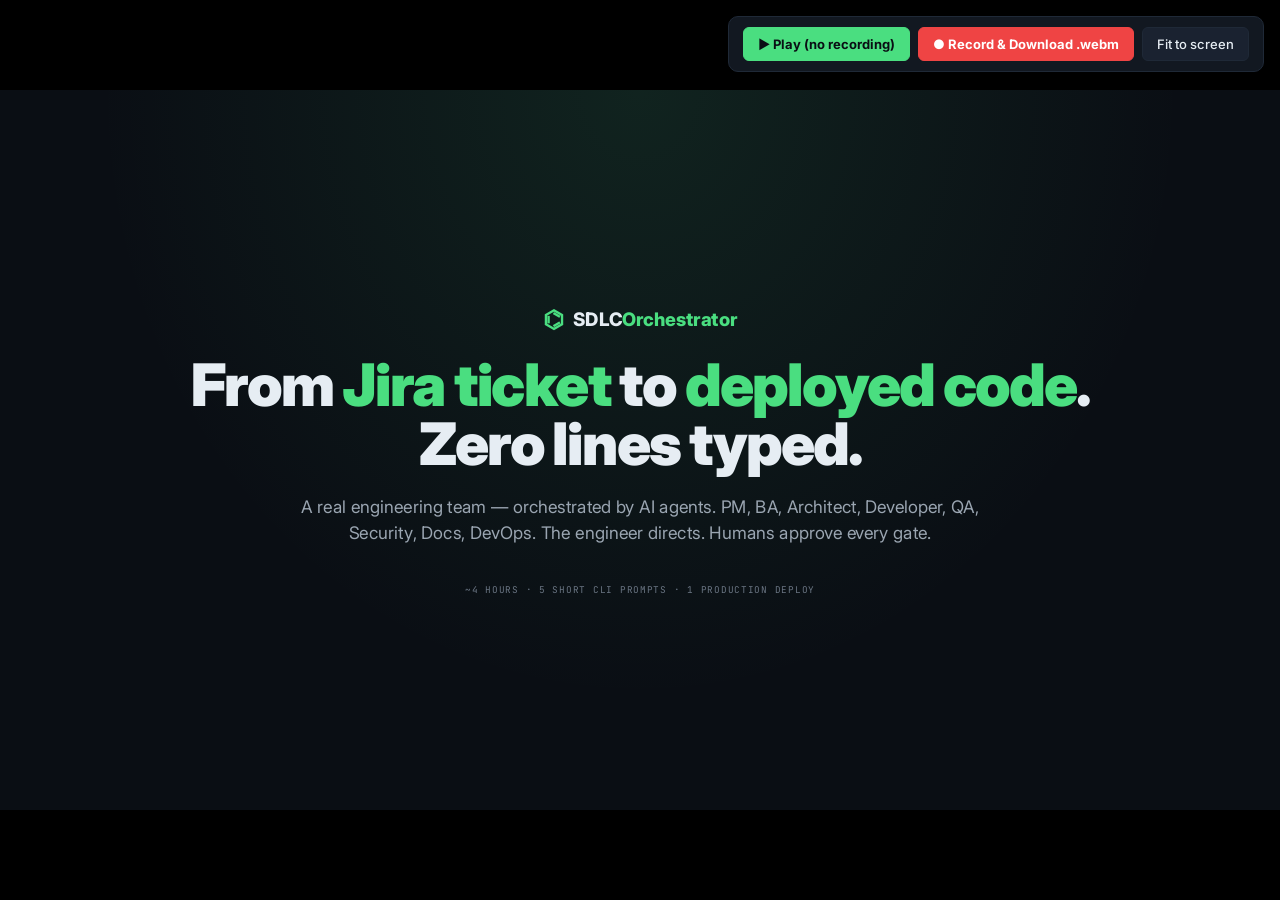
==== docs/watch/index.html @ 0f6542ce "Add standalone demo video page at /watch/ Self-playing 1920x1080 animated walkthrough of Jira-to-dep" ====
<!DOCTYPE html>
<html lang="en">
<head>
<meta charset="UTF-8" />
<meta name="viewport" content="width=1920, initial-scale=1.0" />
<title>SDLC Orchestrator — Demo Video</title>
<link rel="preconnect" href="https://fonts.googleapis.com" />
<link rel="preconnect" href="https://fonts.gstatic.com" crossorigin />
<link href="https://fonts.googleapis.com/css2?family=Inter:wght@400;500;600;700;800;900&family=JetBrains+Mono:wght@400;500;600&display=swap" rel="stylesheet" />
<style>
:root {
  --bg: #0a0e14;
  --bg-2: #0e131c;
  --bg-3: #141a23;
  --bg-4: #1a2230;
  --bg-cli: #06090e;
  --border: #1f2937;
  --border-soft: #161e2a;
  --text: #e6edf3;
  --text-muted: #9aa5b1;
  --text-dim: #6b7684;
  --accent: #4ade80;
  --accent-2: #22d3ee;
  --accent-3: #a78bfa;
  --warning: #f59e0b;
  --danger: #ef4444;
  --jira: #2684ff;
  --slack: #e01e5a;
  --gh: #58a6ff;
  --glow: 0 0 24px rgba(74, 222, 128, 0.35);
  --mono: 'JetBrains Mono', Consolas, monospace;
  --sans: 'Inter', -apple-system, sans-serif;
}
* { box-sizing: border-box; margin: 0; padding: 0; }
html, body {
  background: #000;
  color: var(--text);
  font-family: var(--sans);
  overflow: hidden;
  height: 100vh;
  width: 100vw;
}

/* Control bar — hidden during recording */
.controls {
  position: fixed;
  top: 16px;
  right: 16px;
  z-index: 1000;
  display: flex;
  gap: 8px;
  background: rgba(20, 26, 35, 0.95);
  padding: 10px 14px;
  border-radius: 10px;
  border: 1px solid var(--border);
  backdrop-filter: blur(8px);
}
.controls.hidden { display: none; }
.ctrl {
  background: var(--bg-4);
  border: 1px solid var(--border);
  color: var(--text);
  font-family: var(--sans);
  font-size: 13px;
  font-weight: 500;
  padding: 8px 14px;
  border-radius: 6px;
  cursor: pointer;
}
.ctrl:hover { border-color: var(--accent); }
.ctrl.primary { background: var(--accent); color: var(--bg); border-color: var(--accent); font-weight: 700; }
.ctrl.rec { background: var(--danger); color: white; border-color: var(--danger); font-weight: 700; }
.ctrl.rec::before { content: '● '; }

/* Stage = 1920x1080 fixed scene area */
.stage {
  width: 1920px;
  height: 1080px;
  transform-origin: top left;
  background: var(--bg);
  position: relative;
  overflow: hidden;
}

.stage::before {
  content: '';
  position: absolute;
  inset: 0;
  background-image:
    linear-gradient(rgba(255,255,255,0.012) 1px, transparent 1px),
    linear-gradient(90deg, rgba(255,255,255,0.012) 1px, transparent 1px);
  background-size: 80px 80px;
  pointer-events: none;
}

.stage::after {
  content: '';
  position: absolute;
  inset: 0;
  background: radial-gradient(ellipse at center top, rgba(74, 222, 128, 0.05), transparent 60%);
  pointer-events: none;
}

/* Header strip */
.head {
  position: absolute;
  top: 0; left: 0; right: 0;
  height: 80px;
  background: rgba(10, 14, 20, 0.6);
  border-bottom: 1px solid var(--border-soft);
  display: flex;
  align-items: center;
  padding: 0 56px;
  z-index: 10;
}
.brand {
  display: flex;
  align-items: center;
  gap: 14px;
  font-weight: 800;
  font-size: 24px;
  letter-spacing: -0.01em;
}
.brand-mark { font-size: 30px; color: var(--accent); }
.brand em { font-style: normal; color: var(--accent); }
.head-right { margin-left: auto; display: flex; align-items: center; gap: 24px; }
.step-pill {
  font-family: var(--mono);
  font-size: 14px;
  color: var(--text-muted);
  background: var(--bg-3);
  border: 1px solid var(--border);
  padding: 6px 14px;
  border-radius: 20px;
}
.step-pill strong { color: var(--accent); font-weight: 700; }
.timer {
  font-family: var(--mono);
  font-size: 14px;
  color: var(--text-dim);
}

/* Title banner — large fade-in/out between scenes */
.title-banner {
  position: absolute;
  top: 100px;
  left: 56px;
  right: 56px;
  z-index: 9;
  pointer-events: none;
}
.scene-eyebrow {
  font-size: 14px;
  font-weight: 600;
  letter-spacing: 0.16em;
  text-transform: uppercase;
  color: var(--accent);
  margin-bottom: 12px;
  opacity: 0;
  transition: opacity 0.5s;
}
.scene-title {
  font-size: 52px;
  font-weight: 800;
  letter-spacing: -0.02em;
  line-height: 1.05;
  margin-bottom: 18px;
  opacity: 0;
  transform: translateY(8px);
  transition: opacity 0.6s, transform 0.6s;
}
.scene-subtitle {
  font-size: 22px;
  color: var(--text-muted);
  font-weight: 400;
  line-height: 1.4;
  max-width: 1100px;
  opacity: 0;
  transform: translateY(8px);
  transition: opacity 0.6s, transform 0.6s;
  transition-delay: 0.15s;
}
.title-banner.show .scene-eyebrow,
.title-banner.show .scene-title,
.title-banner.show .scene-subtitle { opacity: 1; transform: translateY(0); }

/* Main canvas — three columns */
.canvas {
  position: absolute;
  top: 280px;
  left: 56px;
  right: 56px;
  bottom: 80px;
  display: grid;
  grid-template-columns: 580px 1fr 580px;
  gap: 28px;
}

/* Surface — generic card */
.surface {
  background: var(--bg-3);
  border: 1px solid var(--border);
  border-radius: 14px;
  overflow: hidden;
  display: flex;
  flex-direction: column;
  position: relative;
  transition: border-color 0.4s, box-shadow 0.4s;
}
.surface.highlight {
  border-color: var(--accent);
  box-shadow: var(--glow);
}
.surface-head {
  padding: 14px 20px;
  background: var(--bg-4);
  border-bottom: 1px solid var(--border);
  display: flex;
  align-items: center;
  gap: 10px;
  font-size: 14px;
  font-weight: 600;
  color: var(--text);
  flex-shrink: 0;
}
.surface-head .badge {
  width: 22px;
  height: 22px;
  border-radius: 4px;
  display: inline-flex;
  align-items: center;
  justify-content: center;
  font-size: 13px;
  font-weight: 700;
  color: white;
}
.badge.jira { background: var(--jira); }
.badge.slack { background: var(--slack); }
.badge.gh { background: #24292f; color: var(--gh); border: 1px solid var(--border); }
.surface-head .meta { margin-left: auto; font-size: 12px; color: var(--text-dim); font-family: var(--mono); }
.surface-body { padding: 18px 20px; flex: 1; overflow-y: auto; }
.surface-body::-webkit-scrollbar { width: 6px; }
.surface-body::-webkit-scrollbar-thumb { background: var(--border); border-radius: 3px; }

/* CLI terminal */
.cli {
  background: var(--bg-cli);
  font-family: var(--mono);
  font-size: 16px;
  line-height: 1.65;
  padding: 22px 26px;
  flex: 1;
  overflow-y: auto;
  scroll-behavior: smooth;
}
.cli::-webkit-scrollbar { width: 6px; }
.cli::-webkit-scrollbar-thumb { background: #1f2937; border-radius: 3px; }
.cli-line { color: var(--text-muted); white-space: pre-wrap; word-break: break-word; opacity: 0; transition: opacity 0.3s; }
.cli-line.show { opacity: 1; }
.cli-cmd { color: var(--text); font-weight: 600; }
.cli-cmd::before { content: '$ '; color: var(--accent); font-weight: 700; }
.cli-cmd .cursor {
  display: inline-block;
  width: 9px;
  height: 18px;
  background: var(--accent);
  vertical-align: -3px;
  margin-left: 2px;
  animation: blink 1s steps(2) infinite;
}
@keyframes blink { 50% { opacity: 0; } }
.cli-lead { color: #c4cdd6; padding: 6px 0; }
.cli-tag {
  display: inline-block;
  background: rgba(74, 222, 128, 0.14);
  color: var(--accent);
  padding: 1px 8px;
  border-radius: 4px;
  font-size: 13px;
  font-weight: 700;
  margin-right: 6px;
  letter-spacing: 0.04em;
}
.cli-sub { color: #8a96a3; padding-left: 22px; }
.cli-ok { color: var(--accent); font-weight: 600; }
.cli-err { color: var(--danger); font-weight: 600; }
.cli-info { color: var(--accent-2); }
.cli-note {
  color: var(--accent-3);
  font-style: italic;
  background: rgba(167, 139, 250, 0.08);
  border-left: 2px solid var(--accent-3);
  padding: 4px 12px;
  margin: 4px 0;
}
.cli-final {
  color: var(--accent);
  font-size: 18px;
  font-weight: 700;
  padding: 10px 0;
  border-top: 1px solid var(--border);
  margin-top: 12px;
}
.cli code {
  background: #0d1218;
  color: var(--accent);
  padding: 1px 6px;
  border-radius: 3px;
  font-size: 0.92em;
}

/* Comment list (Jira / GitHub / Slack) */
.comments { display: flex; flex-direction: column; gap: 14px; }
.cmt {
  background: var(--bg-4);
  border-left: 3px solid var(--border);
  padding: 12px 14px;
  border-radius: 6px;
  opacity: 0;
  max-height: 0;
  overflow: hidden;
  transition: opacity 0.5s, max-height 0.6s;
}
.cmt.show { opacity: 1; max-height: 500px; padding: 12px 14px; }
.cmt.lead { border-left-color: var(--accent); }
.cmt.human { border-left-color: var(--accent-2); }
.cmt.bot { border-left-color: var(--accent-3); }
.cmt-head { font-size: 13px; font-weight: 700; color: var(--text); margin-bottom: 6px; display: flex; align-items: center; gap: 8px; }
.cmt-head .who { font-weight: 700; }
.cmt-head .pill {
  font-size: 10px;
  background: rgba(74, 222, 128, 0.18);
  color: var(--accent);
  padding: 2px 7px;
  border-radius: 3px;
  font-weight: 700;
  letter-spacing: 0.06em;
}
.cmt-head .pill.human { background: rgba(34, 211, 238, 0.18); color: var(--accent-2); }
.cmt-head .pill.bot { background: rgba(167, 139, 250, 0.18); color: var(--accent-3); }
.cmt-head .time { margin-left: auto; font-weight: 400; font-size: 11px; color: var(--text-dim); font-family: var(--mono); }
.cmt-body { font-size: 14px; color: var(--text-muted); line-height: 1.55; }
.cmt-body code { background: var(--bg-2); color: var(--text); padding: 1px 5px; border-radius: 3px; font-family: var(--mono); font-size: 12px; }
.cmt-body strong { color: var(--text); }

/* Jira ticket card */
.jira-ticket {
  background: var(--bg-4);
  border: 1px solid var(--border);
  border-radius: 8px;
  padding: 16px;
  margin-bottom: 16px;
}
.jira-key { font-family: var(--mono); font-size: 13px; color: var(--jira); font-weight: 700; margin-bottom: 6px; }
.jira-summary { font-size: 16px; font-weight: 700; color: var(--text); margin-bottom: 10px; line-height: 1.3; }
.jira-status-row { display: flex; align-items: center; gap: 12px; font-size: 12px; color: var(--text-dim); }
.jira-status-tag {
  background: var(--bg-2);
  border: 1px solid var(--border);
  padding: 3px 10px;
  border-radius: 4px;
  font-weight: 600;
  font-size: 11px;
  letter-spacing: 0.05em;
  transition: all 0.4s;
}
.jira-status-tag.todo { color: var(--text-muted); }
.jira-status-tag.refine { color: var(--warning); border-color: var(--warning); background: rgba(245, 158, 11, 0.1); }
.jira-status-tag.progress { color: var(--accent-2); border-color: var(--accent-2); background: rgba(34, 211, 238, 0.1); }
.jira-status-tag.review { color: var(--accent-3); border-color: var(--accent-3); background: rgba(167, 139, 250, 0.1); }
.jira-status-tag.done { color: var(--accent); border-color: var(--accent); background: rgba(74, 222, 128, 0.1); }

/* Agent hierarchy (middle column) */
.hierarchy {
  background: var(--bg-3);
  border: 1px solid var(--border);
  border-radius: 14px;
  padding: 28px 26px;
  display: flex;
  flex-direction: column;
  align-items: center;
  gap: 20px;
  height: 100%;
}
.hierarchy-title {
  font-size: 14px;
  font-weight: 700;
  color: var(--text-dim);
  letter-spacing: 0.12em;
  text-transform: uppercase;
}
.lead-node {
  background: var(--bg-4);
  border: 2px solid var(--border);
  padding: 18px 38px;
  border-radius: 12px;
  text-align: center;
  position: relative;
  transition: all 0.4s;
  min-width: 280px;
}
.lead-node.active {
  border-color: var(--accent);
  background: rgba(74, 222, 128, 0.08);
  box-shadow: var(--glow);
}
.lead-node.active::before {
  content: '';
  position: absolute;
  inset: -2px;
  border-radius: 12px;
  border: 2px solid var(--accent);
  opacity: 0;
  animation: pulse 1.6s ease-out infinite;
}
@keyframes pulse {
  0% { transform: scale(1); opacity: 0.8; }
  100% { transform: scale(1.1); opacity: 0; }
}
.lead-label { font-weight: 800; font-size: 16px; letter-spacing: 0.05em; }
.lead-sub { font-size: 12px; color: var(--text-dim); font-style: italic; margin-top: 4px; }

.subs-grid {
  display: grid;
  grid-template-columns: repeat(2, 1fr);
  gap: 10px;
  width: 100%;
}
.sub {
  background: var(--bg-4);
  border: 1px solid var(--border);
  padding: 12px 14px;
  border-radius: 8px;
  transition: all 0.3s;
  position: relative;
  font-size: 13px;
}
.sub-name { font-weight: 700; color: var(--text); display: block; }
.sub-role { font-size: 11px; color: var(--text-dim); margin-top: 2px; display: block; }
.sub.active {
  background: rgba(74, 222, 128, 0.12);
  border-color: var(--accent);
  transform: translateY(-2px);
  box-shadow: 0 0 14px rgba(74, 222, 128, 0.3);
}
.sub.error {
  background: rgba(239, 68, 68, 0.12);
  border-color: var(--danger);
  animation: shake 0.5s;
}
@keyframes shake {
  0%, 100% { transform: translateX(0); }
  25% { transform: translateX(-4px); }
  75% { transform: translateX(4px); }
}
.sub.done { background: rgba(74, 222, 128, 0.04); border-color: rgba(74, 222, 128, 0.4); }
.sub.done::after {
  content: '✓';
  position: absolute;
  top: -6px;
  right: -6px;
  width: 18px;
  height: 18px;
  background: var(--accent);
  color: var(--bg);
  border-radius: 50%;
  font-size: 12px;
  font-weight: 800;
  display: flex;
  align-items: center;
  justify-content: center;
}

.approvals {
  width: 100%;
  margin-top: auto;
  border-top: 1px solid var(--border-soft);
  padding-top: 16px;
}
.approval-title {
  font-size: 11px;
  font-weight: 700;
  letter-spacing: 0.12em;
  text-transform: uppercase;
  color: var(--text-dim);
  margin-bottom: 10px;
}
.approval-list { display: flex; flex-direction: column; gap: 6px; }
.appr {
  display: flex;
  align-items: center;
  gap: 10px;
  padding: 7px 10px;
  background: var(--bg-2);
  border-radius: 6px;
  font-size: 12.5px;
  border: 1px solid var(--border-soft);
  opacity: 0.5;
  transition: all 0.4s;
}
.appr.done {
  opacity: 1;
  border-color: rgba(74, 222, 128, 0.4);
  background: rgba(74, 222, 128, 0.05);
}
.appr-icon {
  width: 16px;
  height: 16px;
  border-radius: 50%;
  background: var(--bg-4);
  border: 1px solid var(--border);
  display: flex;
  align-items: center;
  justify-content: center;
  font-size: 10px;
  font-weight: 800;
  color: var(--text-dim);
  flex-shrink: 0;
}
.appr.done .appr-icon { background: var(--accent); color: var(--bg); border-color: var(--accent); }
.appr.done .appr-icon::before { content: '✓'; }
.appr-who { font-weight: 600; color: var(--text); }
.appr-what { color: var(--text-dim); font-size: 11.5px; margin-left: auto; }

/* PR card (GitHub) */
.pr-card {
  background: var(--bg-4);
  border: 1px solid var(--border);
  border-radius: 8px;
  padding: 14px;
  margin-bottom: 14px;
}
.pr-key { font-family: var(--mono); font-size: 13px; color: var(--gh); font-weight: 700; }
.pr-title { font-size: 15px; font-weight: 700; color: var(--text); margin: 6px 0 10px; line-height: 1.3; }
.pr-stats { display: flex; gap: 14px; font-size: 11px; color: var(--text-dim); font-family: var(--mono); }
.pr-stats .add { color: var(--accent); }
.pr-stats .rem { color: var(--danger); }
.pr-status {
  display: inline-block;
  padding: 3px 10px;
  border-radius: 12px;
  font-size: 10.5px;
  font-weight: 700;
  letter-spacing: 0.06em;
  margin-top: 8px;
  background: rgba(34, 211, 238, 0.12);
  color: var(--accent-2);
  border: 1px solid var(--accent-2);
  transition: all 0.4s;
}
.pr-status.merged { background: rgba(167, 139, 250, 0.12); color: var(--accent-3); border-color: var(--accent-3); }

/* Deploy banner */
.deploy-banner {
  position: absolute;
  bottom: 100px;
  left: 50%;
  transform: translateX(-50%) translateY(40px);
  background: linear-gradient(135deg, rgba(74, 222, 128, 0.2), rgba(34, 211, 238, 0.15));
  border: 2px solid var(--accent);
  border-radius: 14px;
  padding: 24px 48px;
  box-shadow: 0 0 60px rgba(74, 222, 128, 0.4);
  display: flex;
  align-items: center;
  gap: 24px;
  opacity: 0;
  transition: opacity 0.6s, transform 0.6s;
  z-index: 20;
}
.deploy-banner.show { opacity: 1; transform: translateX(-50%) translateY(0); }
.deploy-icon { font-size: 44px; }
.deploy-text strong { display: block; font-size: 24px; font-weight: 800; letter-spacing: 0.04em; color: var(--accent); }
.deploy-text span { font-size: 15px; color: var(--text-muted); }

/* End card */
.end-card {
  position: absolute;
  inset: 0;
  background: radial-gradient(ellipse at center, rgba(74, 222, 128, 0.08), transparent 60%), var(--bg);
  display: flex;
  flex-direction: column;
  align-items: center;
  justify-content: center;
  opacity: 0;
  pointer-events: none;
  transition: opacity 0.8s;
  z-index: 50;
}
.end-card.show { opacity: 1; }
.end-eyebrow {
  font-size: 16px;
  font-weight: 700;
  letter-spacing: 0.2em;
  text-transform: uppercase;
  color: var(--accent);
  margin-bottom: 24px;
}
.end-title {
  font-size: 72px;
  font-weight: 800;
  letter-spacing: -0.025em;
  line-height: 1.05;
  text-align: center;
  margin-bottom: 24px;
  max-width: 1400px;
}
.end-title .em { color: var(--accent); }
.end-sub {
  font-size: 24px;
  color: var(--text-muted);
  font-weight: 400;
  max-width: 1100px;
  text-align: center;
  line-height: 1.5;
  margin-bottom: 56px;
}
.end-stats {
  display: grid;
  grid-template-columns: repeat(4, 1fr);
  gap: 40px;
  max-width: 1200px;
}
.end-stat { text-align: center; }
.end-stat-v { font-size: 56px; font-weight: 800; color: var(--accent); letter-spacing: -0.02em; }
.end-stat-l { font-size: 14px; color: var(--text-muted); margin-top: 8px; letter-spacing: 0.04em; }
.end-foot {
  position: absolute;
  bottom: 80px;
  font-size: 18px;
  color: var(--text-dim);
  font-style: italic;
}

/* Cold-open card */
.cold-card {
  position: absolute;
  inset: 0;
  background: radial-gradient(ellipse at center top, rgba(74, 222, 128, 0.1), transparent 60%), var(--bg);
  display: flex;
  flex-direction: column;
  align-items: center;
  justify-content: center;
  opacity: 1;
  transition: opacity 0.8s;
  z-index: 60;
  text-align: center;
}
.cold-card.hide { opacity: 0; pointer-events: none; }
.cold-brand {
  font-size: 28px;
  font-weight: 800;
  display: flex;
  gap: 14px;
  align-items: center;
  margin-bottom: 32px;
}
.cold-brand em { font-style: normal; color: var(--accent); }
.cold-mark { font-size: 36px; color: var(--accent); }
.cold-title {
  font-size: 88px;
  font-weight: 900;
  letter-spacing: -0.03em;
  line-height: 1;
  margin-bottom: 32px;
  max-width: 1500px;
}
.cold-title .em { color: var(--accent); }
.cold-sub {
  font-size: 26px;
  color: var(--text-muted);
  max-width: 1100px;
  line-height: 1.5;
  margin-bottom: 56px;
}
.cold-tag {
  font-family: var(--mono);
  font-size: 14px;
  color: var(--text-dim);
  letter-spacing: 0.15em;
  text-transform: uppercase;
}
</style>
</head>
<body>

<div class="controls" id="controls">
  <button class="ctrl primary" id="btn-play">▶ Play (no recording)</button>
  <button class="ctrl rec" id="btn-record">Record &amp; Download .webm</button>
  <button class="ctrl" id="btn-fit">Fit to screen</button>
</div>

<div class="stage" id="stage">

  <!-- Cold open card -->
  <div class="cold-card" id="cold">
    <div class="cold-brand">
      <span class="cold-mark">⌬</span>
      <span>SDLC<em>Orchestrator</em></span>
    </div>
    <div class="cold-title">From <span class="em">Jira ticket</span> to <span class="em">deployed code</span>.<br/>Zero lines typed.</div>
    <div class="cold-sub">A real engineering team — orchestrated by AI agents. PM, BA, Architect, Developer, QA, Security, Docs, DevOps. The engineer directs. Humans approve every gate.</div>
    <div class="cold-tag">~4 hours · 5 short CLI prompts · 1 production deploy</div>
  </div>

  <!-- Header -->
  <div class="head">
    <div class="brand"><span class="brand-mark">⌬</span><span>SDLC<em>Orchestrator</em></span></div>
    <div class="head-right">
      <div class="step-pill">Step <strong id="step-n">1</strong> / 10</div>
      <div class="timer" id="timer">00:00</div>
    </div>
  </div>

  <!-- Scene title -->
  <div class="title-banner" id="banner">
    <div class="scene-eyebrow" id="banner-eye">SCENE 01</div>
    <div class="scene-title" id="banner-title">Title</div>
    <div class="scene-subtitle" id="banner-sub">Subtitle</div>
  </div>

  <!-- Main 3-col canvas -->
  <div class="canvas">

    <!-- LEFT: Jira -->
    <div class="surface" id="surf-jira">
      <div class="surface-head">
        <span class="badge jira">J</span>
        <span>Jira · Project Board</span>
        <span class="meta" id="jira-meta">PROJ-1842</span>
      </div>
      <div class="surface-body">
        <div class="jira-ticket">
          <div class="jira-key">PROJ-1842 · Feature</div>
          <div class="jira-summary">Customers can bulk-export invoice history as CSV</div>
          <div class="jira-status-row">
            <span class="jira-status-tag todo" id="jira-status">To Do</span>
            <span>Reporter: PM</span>
          </div>
        </div>
        <div class="comments" id="jira-cmts"></div>
      </div>
    </div>

    <!-- MIDDLE: Agent hierarchy + CLI -->
    <div style="display: flex; flex-direction: column; gap: 20px;">
      <div class="surface" style="flex: 1.2;">
        <div class="surface-head">
          <span style="color: var(--accent); font-size: 18px;">⌬</span>
          <span>AI Coding CLI · Engineer's terminal</span>
          <span class="meta" id="cli-meta">~/repo · main</span>
        </div>
        <div class="cli" id="cli"></div>
      </div>

      <div class="hierarchy" style="flex: 1;">
        <div class="hierarchy-title">Agent Team</div>
        <div class="lead-node" id="lead">
          <div class="lead-label">LEAD AGENT</div>
          <div class="lead-sub">tech lead of the AI team</div>
        </div>
        <div class="subs-grid">
          <div class="sub" data-sub="ba"><span class="sub-name">BA</span><span class="sub-role">Business Analyst</span></div>
          <div class="sub" data-sub="arc"><span class="sub-name">Architect</span><span class="sub-role">Solution Design</span></div>
          <div class="sub" data-sub="dev"><span class="sub-name">Developer</span><span class="sub-role">Implementation</span></div>
          <div class="sub" data-sub="qa"><span class="sub-name">QA</span><span class="sub-role">Test &amp; Verify</span></div>
          <div class="sub" data-sub="sec"><span class="sub-name">Security</span><span class="sub-role">SAST · Secrets</span></div>
          <div class="sub" data-sub="docs"><span class="sub-name">Docs</span><span class="sub-role">Help · Release</span></div>
          <div class="sub" data-sub="devops"><span class="sub-name">DevOps</span><span class="sub-role">Deploy · Rollback</span></div>
          <div class="sub" data-sub="report"><span class="sub-name">Reporting</span><span class="sub-role">Metrics · Summary</span></div>
        </div>
        <div class="approvals">
          <div class="approval-title">Human Approvals</div>
          <div class="approval-list">
            <div class="appr" data-appr="pm"><span class="appr-icon"></span><span class="appr-who">Product Manager</span><span class="appr-what">clarified ticket</span></div>
            <div class="appr" data-appr="po"><span class="appr-icon"></span><span class="appr-who">Product Owner</span><span class="appr-what">approved stories</span></div>
            <div class="appr" data-appr="tl"><span class="appr-icon"></span><span class="appr-who">Tech Lead</span><span class="appr-what">approved architecture</span></div>
            <div class="appr" data-appr="eng"><span class="appr-icon"></span><span class="appr-who">Engineer</span><span class="appr-what">authorised PR</span></div>
            <div class="appr" data-appr="rm"><span class="appr-icon"></span><span class="appr-who">Release Manager</span><span class="appr-what">approved deploy</span></div>
          </div>
        </div>
      </div>
    </div>

    <!-- RIGHT: GitHub + Slack -->
    <div style="display: flex; flex-direction: column; gap: 20px;">
      <div class="surface" style="flex: 1;">
        <div class="surface-head">
          <span class="badge gh">G</span>
          <span>GitHub · Pull Request</span>
          <span class="meta" id="gh-meta">—</span>
        </div>
        <div class="surface-body" id="gh-body">
          <div style="text-align: center; color: var(--text-dim); padding: 40px 20px; font-size: 14px;">
            No PR yet. Lead Agent has not delegated to Developer.
          </div>
        </div>
      </div>
      <div class="surface" style="flex: 1;">
        <div class="surface-head">
          <span class="badge slack">#</span>
          <span>Slack · #eng-delivery</span>
          <span class="meta" id="slack-meta">live</span>
        </div>
        <div class="surface-body">
          <div class="comments" id="slack-cmts"></div>
        </div>
      </div>
    </div>

  </div>

  <!-- Deploy banner -->
  <div class="deploy-banner" id="deploy">
    <div class="deploy-icon">🚀</div>
    <div class="deploy-text">
      <strong>DEPLOYED TO PRODUCTION</strong>
      <span>v2.14.0 · canary 5% → 25% → 100% · zero anomalies</span>
    </div>
  </div>

  <!-- End card -->
  <div class="end-card" id="end">
    <div class="end-eyebrow">~4 HOURS LATER</div>
    <div class="end-title">The team didn't get smaller.<br/><span class="em">The team got a new operating model.</span></div>
    <div class="end-sub">Engineer typed 5 short prompts. Zero lines of code by hand. Humans approved every gate. Real orchestration — not a one-shot generator.</div>
    <div class="end-stats">
      <div class="end-stat"><div class="end-stat-v">~4h</div><div class="end-stat-l">CYCLE TIME</div></div>
      <div class="end-stat"><div class="end-stat-v">0</div><div class="end-stat-l">LINES TYPED</div></div>
      <div class="end-stat"><div class="end-stat-v">5</div><div class="end-stat-l">CLI PROMPTS</div></div>
      <div class="end-stat"><div class="end-stat-v">5</div><div class="end-stat-l">HUMAN GATES</div></div>
    </div>
    <div class="end-foot">sdlc-orchestrator · From Jira ticket to deployed code</div>
  </div>

</div>

<script>
// ============================================================
// SCENE SCRIPT — drives full demo end-to-end
// Each entry = an action at a given time (seconds from start)
// ============================================================

const SCRIPT = [
  // --- Cold open ---
  { t: 0,    fn: 'cold',     args: { show: true } },
  { t: 4.5,  fn: 'cold',     args: { show: false } },

  // ============= SCENE 1: Jira ticket exists. Engineer triggers. =============
  { t: 5,    fn: 'scene',    args: { n: 1, eye: 'SCENE 01 · TRIGGER', title: 'Engineer triggers the orchestrator.', sub: 'One prompt in the AI Coding CLI. No new tool. No agent runs without a human starting it.' } },
  { t: 6,    fn: 'highlight', args: { id: 'surf-jira' } },
  { t: 7,    fn: 'jiraStatus', args: { s: 'todo', txt: 'To Do' } },
  { t: 8,    fn: 'highlight', args: { id: null } },
  { t: 9,    fn: 'cliType',  args: { cmd: 'start working on PROJ-1842' } },
  { t: 11.5, fn: 'cliAdd',   args: { html: '<div class="cli-lead"><span class="cli-tag">Lead Agent</span> Reading PROJ-1842 + similar past tickets (12) + codebase context...</div>' } },
  { t: 13,   fn: 'leadActive', args: { on: true } },

  // ============= SCENE 2: Lead asks questions, pauses =============
  { t: 15,   fn: 'scene',    args: { n: 2, eye: 'SCENE 02 · CLARIFY', title: 'Lead Agent asks questions — and pauses.', sub: 'Like a real tech lead. It does not assume. Three things unclear. Comment posted on Jira. Work paused.' } },
  { t: 17,   fn: 'cliAdd',   args: { html: '<div class="cli-lead"><span class="cli-tag">Lead Agent</span> 3 clarifications needed. Posted on Jira. <em>Pausing.</em></div>' } },
  { t: 18,   fn: 'highlight', args: { id: 'surf-jira' } },
  { t: 19,   fn: 'jiraStatus', args: { s: 'refine', txt: 'In Refinement · Paused' } },
  { t: 19.5, fn: 'jiraCmt',  args: {
    cls: 'lead', who: 'Lead Agent', pill: 'AGENT', pillCls: '', time: '10:14',
    body: '<strong>Before I orchestrate work, 3 clarifications:</strong><br/>1. Date range — hard limit or default?<br/>2. Refunds + credit notes — included?<br/>3. Audit logging required for bulk exports?<br/><br/><em>Pausing. Re-trigger with <code>continue</code> when ready.</em>' } },
  { t: 22,   fn: 'highlight', args: { id: null } },

  // ============= SCENE 3: PM answers. Engineer continues. BA writes stories. =============
  { t: 24,   fn: 'scene',    args: { n: 3, eye: 'SCENE 03 · RESUME', title: 'PM answers. Engineer types continue. BA writes stories.', sub: 'PM clarifies between meetings. Engineer reviews, types one word. Lead Agent delegates to BA sub-agent. Product Owner approves.' } },
  { t: 26,   fn: 'jiraCmt',  args: {
    cls: 'human', who: 'Priya · PM', pill: 'HUMAN', pillCls: 'human', time: '10:31',
    body: '1. Default 24 months, hard cap 60. 2. Yes, include both. 3. Yes — audit required (SOC2 control AC-4).' } },
  { t: 28.5, fn: 'cliType',  args: { cmd: 'continue on PROJ-1842' } },
  { t: 30,   fn: 'apprDone', args: { id: 'pm' } },
  { t: 30.5, fn: 'cliAdd',   args: { html: '<div class="cli-lead"><span class="cli-tag">Lead Agent</span> Resuming. Delegating to <code>BA sub-agent</code> → drafting stories.</div>' } },
  { t: 31,   fn: 'subActive', args: { id: 'ba', state: 'active' } },
  { t: 32.5, fn: 'jiraStatus', args: { s: 'progress', txt: 'In Progress' } },
  { t: 33,   fn: 'jiraCmt',  args: {
    cls: 'bot', who: 'BA Sub-agent', pill: 'AGENT', pillCls: 'bot', time: '10:34',
    body: '<strong>Stories drafted (3) · acceptance criteria · edge cases.</strong> Tagged @PO for approval.' } },
  { t: 35,   fn: 'slackCmt', args: {
    cls: 'human', who: 'Aman · Product Owner', pill: 'HUMAN', pillCls: 'human', time: '10:38',
    body: '✓ Stories look right. Approved. /sdlc approve-stories PROJ-1842' } },
  { t: 37,   fn: 'apprDone', args: { id: 'po' } },
  { t: 38,   fn: 'subDone',  args: { id: 'ba' } },

  // ============= SCENE 4: Architecture planned. Developer codes. =============
  { t: 40,   fn: 'scene',    args: { n: 4, eye: 'SCENE 04 · DESIGN + BUILD', title: 'Architecture planned. Developer codes.', sub: 'Architect sub-agent follows ADR-0142 (background jobs). Tech Lead approves. Developer sub-agent picks up — 14 files modified, 4 added, 6 commits.' } },
  { t: 42,   fn: 'cliAdd',   args: { html: '<div class="cli-lead"><span class="cli-tag">Lead Agent</span> → <code>Architect sub-agent</code> · loading codebase + ADRs...</div>' } },
  { t: 43,   fn: 'subActive', args: { id: 'arc', state: 'active' } },
  { t: 45,   fn: 'cliAdd',   args: { html: '<div class="cli-sub">• Impact: 3 services · 1 frontend module</div><div class="cli-sub">• Pattern: follows team ADR-0142 (background jobs)</div><div class="cli-sub">• Plan posted to Jira. Awaiting Tech Lead.</div>' } },
  { t: 47,   fn: 'slackCmt', args: {
    cls: 'human', who: 'Vikram · Tech Lead', pill: 'HUMAN', pillCls: 'human', time: '10:52',
    body: '✓ Architecture LGTM. /sdlc approve-arch PROJ-1842' } },
  { t: 48.5, fn: 'apprDone', args: { id: 'tl' } },
  { t: 49,   fn: 'subDone',  args: { id: 'arc' } },
  { t: 49.5, fn: 'cliAdd',   args: { html: '<div class="cli-lead"><span class="cli-tag">Lead Agent</span> → <code>Developer sub-agent</code> · branch <code>feature/PROJ-1842-invoice-export</code></div>' } },
  { t: 50,   fn: 'subActive', args: { id: 'dev', state: 'active' } },
  { t: 51,   fn: 'cliAdd',   args: { html: '<div class="cli-sub">• 14 files modified · 4 added</div><div class="cli-sub">• 6 commits pushed to remote</div>' } },

  // ============= SCENE 5: QA finds bugs. Routes back. =============
  { t: 54,   fn: 'scene',    args: { n: 5, eye: 'SCENE 05 · QA LOOP', title: 'QA finds bugs. Lead routes back to Developer.', sub: 'Real orchestration. Two test failures. The Lead Agent doesn\'t paper over QA findings. It routes back — exactly as a real tech lead would.' } },
  { t: 56,   fn: 'cliAdd',   args: { html: '<div class="cli-lead"><span class="cli-tag">Lead Agent</span> → <code>QA sub-agent</code> · running test suite...</div>' } },
  { t: 57,   fn: 'subDone',  args: { id: 'dev' } },
  { t: 57.5, fn: 'subActive', args: { id: 'qa', state: 'active' } },
  { t: 59,   fn: 'cliAdd',   args: { html: '<div class="cli-line cli-err">✗ 2 tests failing:</div><div class="cli-sub" style="color: #fca5a5;">· test_export_date_range_max — 60mo boundary off-by-one</div><div class="cli-sub" style="color: #fca5a5;">· test_audit_event_emission — event not emitted on background path</div>' } },
  { t: 60.5, fn: 'subActive', args: { id: 'qa', state: 'error' } },
  { t: 61.5, fn: 'cliAdd',   args: { html: '<div class="cli-note">Lead Agent · Routing back to Developer sub-agent with QA findings.</div>' } },

  // ============= SCENE 6: Dev fixes. QA re-validates. Green. =============
  { t: 64,   fn: 'scene',    args: { n: 6, eye: 'SCENE 06 · FIX + RE-VALIDATE', title: 'Developer patches. QA re-runs. All green.', sub: 'Two precise fixes — boundary check and audit emission. 47/47 tests pass. Coverage on new code: 91%. This is the back-and-forth that makes it real.' } },
  { t: 66,   fn: 'subActive', args: { id: 'dev', state: 'active' } },
  { t: 67,   fn: 'cliAdd',   args: { html: '<div class="cli-lead"><span class="cli-tag">Developer</span> patching <code>export.go:84</code> (boundary) + <code>export.go:142</code> (audit emit).</div>' } },
  { t: 69,   fn: 'subDone',  args: { id: 'dev' } },
  { t: 69.5, fn: 'subActive', args: { id: 'qa', state: 'active' } },
  { t: 70.5, fn: 'cliAdd',   args: { html: '<div class="cli-lead cli-ok">✓ 47/47 tests passing · coverage 91%</div>' } },
  { t: 72,   fn: 'subDone',  args: { id: 'qa' } },

  // ============= SCENE 7: Security + Docs. Raise PR? =============
  { t: 74,   fn: 'scene',    args: { n: 7, eye: 'SCENE 07 · GATE', title: 'Security + Docs done. "Raise the PR?"', sub: 'SAST clean. Secrets clean. Multi-tenant isolation verified. Release notes drafted. Lead Agent asks the engineer before raising the PR — never unprompted.' } },
  { t: 76,   fn: 'subActive', args: { id: 'sec', state: 'active' } },
  { t: 77,   fn: 'cliAdd',   args: { html: '<div class="cli-lead"><span class="cli-tag">Security</span> SAST clean · secrets clean · tenant isolation verified.</div>' } },
  { t: 78,   fn: 'subDone',  args: { id: 'sec' } },
  { t: 78.5, fn: 'subActive', args: { id: 'docs', state: 'active' } },
  { t: 79.5, fn: 'cliAdd',   args: { html: '<div class="cli-lead"><span class="cli-tag">Docs</span> help-center updated · release notes drafted · OpenAPI validated.</div>' } },
  { t: 80.5, fn: 'subDone',  args: { id: 'docs' } },
  { t: 81.5, fn: 'cliAdd',   args: { html: '<div class="cli-lead cli-info">Lead Agent · Should I raise the PR? [y/N]</div>' } },
  { t: 83,   fn: 'cliType',  args: { cmd: 'y' } },
  { t: 84.5, fn: 'apprDone', args: { id: 'eng' } },
  { t: 85,   fn: 'cliAdd',   args: { html: '<div class="cli-lead cli-ok">✓ PR #4522 opened · reviewers tagged · awaiting review.</div>' } },
  { t: 85.5, fn: 'jiraStatus', args: { s: 'review', txt: 'In Review' } },
  { t: 86,   fn: 'showPR',   args: {} },

  // ============= SCENE 8: Tech Lead invokes PR Reviewer Agent =============
  { t: 89,   fn: 'scene',    args: { n: 8, eye: 'SCENE 08 · ON-DEMAND REVIEW', title: 'Tech Lead invokes PR Reviewer Agent.', sub: 'Not auto-triggered. The Tech Lead pulls it in from Slack. 3 actionable items · 2 needing human judgment. AI assists; humans decide.' } },
  { t: 91,   fn: 'slackCmt', args: {
    cls: 'human', who: 'Vikram · Tech Lead', pill: 'HUMAN', pillCls: 'human', time: '13:02',
    body: '@pr-reviewer review PR #4522' } },
  { t: 93,   fn: 'addPRReview', args: {} },
  { t: 95,   fn: 'slackCmt', args: {
    cls: 'human', who: 'Vikram · Tech Lead', pill: 'HUMAN', pillCls: 'human', time: '13:08',
    body: 'Added my notes on rate-limit copy. Engineer — please action the 4 inline comments.' } },

  // ============= SCENE 9: Engineer resolves via CLI =============
  { t: 98,   fn: 'scene',    args: { n: 9, eye: 'SCENE 09 · RESOLVE', title: 'Engineer resolves comments — via the same CLI.', sub: 'No manual fixes typed. Same CLI, one prompt. Fetches 4 comments · applies fixes · replies inline · pushes 3 commits.' } },
  { t: 100,  fn: 'cliType',  args: { cmd: 'resolve comments on PR #4522' } },
  { t: 102,  fn: 'cliAdd',   args: { html: '<div class="cli-sub">• Fetched 4 open comments</div><div class="cli-sub">• Applied 4 fixes</div><div class="cli-sub">• Replied inline to each</div><div class="cli-sub">• Pushed 3 commits to PR branch</div>' } },
  { t: 104,  fn: 'updatePR', args: {} },
  { t: 105.5, fn: 'slackCmt', args: {
    cls: 'human', who: 'Vikram · Tech Lead', pill: 'HUMAN', pillCls: 'human', time: '13:24',
    body: '✓ Re-reviewed. LGTM. Merging.' } },
  { t: 107,  fn: 'mergePR',  args: {} },

  // ============= SCENE 10: Deploy. Report. Done. =============
  { t: 110,  fn: 'scene',    args: { n: 10, eye: 'SCENE 10 · DEPLOY', title: 'Deploy. Report. Done.', sub: 'DevOps sub-agent generates checklist + rollback plan. Release Manager approves. Canary ramp · zero anomalies · Jira → Done · summary posted.' } },
  { t: 112,  fn: 'subActive', args: { id: 'devops', state: 'active' } },
  { t: 113,  fn: 'cliAdd',   args: { html: '<div class="cli-lead"><span class="cli-tag">DevOps</span> checklist generated · rollback plan ready · environment validation passed.</div>' } },
  { t: 114.5, fn: 'slackCmt', args: {
    cls: 'human', who: 'Saanvi · Release Manager', pill: 'HUMAN', pillCls: 'human', time: '14:01',
    body: '✓ Approved. Roll it out. /sdlc deploy PROJ-1842' } },
  { t: 116,  fn: 'apprDone', args: { id: 'rm' } },
  { t: 116.5, fn: 'subDone',  args: { id: 'devops' } },
  { t: 117,  fn: 'cliAdd',   args: { html: '<div class="cli-lead cli-ok">→ canary 5% · 25% · 100% · zero anomalies</div>' } },
  { t: 118,  fn: 'deploy',   args: { show: true } },
  { t: 120,  fn: 'subActive', args: { id: 'report', state: 'active' } },
  { t: 121,  fn: 'jiraStatus', args: { s: 'done', txt: 'Done' } },
  { t: 122,  fn: 'subDone',  args: { id: 'report' } },
  { t: 122.5, fn: 'slackCmt', args: {
    cls: 'bot', who: 'Reporting Agent', pill: 'AGENT', pillCls: 'bot', time: '14:08',
    body: '<strong>PROJ-1842 delivered ✓</strong><br/>Cycle: ~4h · Coverage: 91% · 0 prod incidents · 0 LOC typed by engineer.' } },
  { t: 125,  fn: 'cliAdd',   args: { html: '<div class="cli-final">✓ PROJ-1842 → Done · ~4 hours · 0 lines typed by hand</div>' } },

  // ============= End card =============
  { t: 128,  fn: 'deploy',   args: { show: false } },
  { t: 128.5, fn: 'end',      args: { show: true } },
  { t: 138,  fn: 'stop',     args: {} }
];

// ============================================================
// SCENE ENGINE
// ============================================================
const $ = (id) => document.getElementById(id);
const $$ = (sel, root=document) => Array.from(root.querySelectorAll(sel));

let startTime = null;
let timerInt = null;
let recording = false;
let mediaRecorder = null;
let recordedChunks = [];

function fmtTime(s) {
  const m = Math.floor(s / 60);
  const r = Math.floor(s % 60);
  return `${String(m).padStart(2,'0')}:${String(r).padStart(2,'0')}`;
}

function ACTIONS() {
  return {
    cold({ show }) {
      $('cold').classList.toggle('hide', !show);
    },
    scene({ n, eye, title, sub }) {
      $('step-n').textContent = n;
      const b = $('banner');
      b.classList.remove('show');
      setTimeout(() => {
        $('banner-eye').textContent = eye;
        $('banner-title').textContent = title;
        $('banner-sub').textContent = sub;
        b.classList.add('show');
      }, 250);
    },
    highlight({ id }) {
      $$('.surface').forEach(s => s.classList.remove('highlight'));
      if (id) $(id).classList.add('highlight');
    },
    leadActive({ on }) {
      $('lead').classList.toggle('active', on);
    },
    subActive({ id, state }) {
      const el = document.querySelector(`.sub[data-sub="${id}"]`);
      if (!el) return;
      el.classList.remove('active', 'error', 'done');
      el.classList.add(state);
    },
    subDone({ id }) {
      const el = document.querySelector(`.sub[data-sub="${id}"]`);
      if (!el) return;
      el.classList.remove('active', 'error');
      el.classList.add('done');
    },
    apprDone({ id }) {
      const el = document.querySelector(`.appr[data-appr="${id}"]`);
      if (el) el.classList.add('done');
    },
    cliType({ cmd }) {
      const cli = $('cli');
      const line = document.createElement('div');
      line.className = 'cli-line cli-cmd show';
      cli.appendChild(line);
      let i = 0;
      const cursor = document.createElement('span');
      cursor.className = 'cursor';
      line.appendChild(cursor);
      const typer = setInterval(() => {
        if (i >= cmd.length) { clearInterval(typer); cursor.remove(); return; }
        line.insertBefore(document.createTextNode(cmd[i]), cursor);
        i++;
        cli.scrollTop = cli.scrollHeight;
      }, 55);
    },
    cliAdd({ html }) {
      const cli = $('cli');
      const wrap = document.createElement('div');
      wrap.innerHTML = html;
      Array.from(wrap.children).forEach(c => {
        c.classList.add('show');
        cli.appendChild(c);
      });
      cli.scrollTop = cli.scrollHeight;
    },
    jiraStatus({ s, txt }) {
      const t = $('jira-status');
      t.className = 'jira-status-tag ' + s;
      t.textContent = txt;
    },
    jiraCmt({ cls, who, pill, pillCls, time, body }) {
      addComment('jira-cmts', { cls, who, pill, pillCls, time, body });
    },
    slackCmt({ cls, who, pill, pillCls, time, body }) {
      addComment('slack-cmts', { cls, who, pill, pillCls, time, body });
    },
    showPR() {
      $('gh-meta').textContent = 'PR #4522';
      $('gh-body').innerHTML = `
        <div class="pr-card">
          <div class="pr-key">#4522 · feature/PROJ-1842-invoice-export</div>
          <div class="pr-title">Bulk invoice CSV export with background job + audit log</div>
          <div class="pr-stats"><span class="add">+847</span><span class="rem">−123</span><span>18 files</span><span>9 commits</span></div>
          <div class="pr-status" id="pr-status">OPEN · review requested</div>
        </div>
        <div class="comments" id="gh-cmts"></div>
      `;
    },
    addPRReview() {
      const list = $('gh-cmts');
      if (!list) return;
      [
        { cls: 'bot', who: 'PR Reviewer Agent', pill: 'AGENT', pillCls: 'bot', time: '13:04', body: '<strong>3 actionable · 2 need judgment.</strong><br/>• <code>export.go:38</code> — threshold should be config, not hard-coded<br/>• <code>export.go:91</code> — wrap error with <code>%w</code><br/>• <code>handler.go:54</code> — rename <code>tmp</code> → <code>partial</code><br/>• <em>Judgment</em>: confirm rate-limit (~customer-facing copy)' },
      ].forEach(c => addCommentInto(list, c));
    },
    updatePR() {
      const list = $('gh-cmts');
      if (!list) return;
      addCommentInto(list, { cls: 'bot', who: 'AI Coding CLI', pill: 'AGENT', pillCls: 'bot', time: '13:19', body: '<strong>4 comments resolved · 3 commits pushed.</strong> Replied inline. Re-review requested.' });
    },
    mergePR() {
      const s = $('pr-status');
      if (s) { s.className = 'pr-status merged'; s.textContent = 'MERGED'; }
    },
    deploy({ show }) {
      $('deploy').classList.toggle('show', show);
    },
    end({ show }) {
      $('end').classList.toggle('show', show);
    },
    stop() {
      stopAll();
    }
  };
}

function addComment(listId, c) { addCommentInto($(listId), c); }
function addCommentInto(list, { cls, who, pill, pillCls, time, body }) {
  if (!list) return;
  const el = document.createElement('div');
  el.className = 'cmt ' + cls;
  el.innerHTML = `
    <div class="cmt-head">
      <span class="who">${who}</span>
      ${pill ? `<span class="pill ${pillCls||''}">${pill}</span>` : ''}
      <span class="time">${time}</span>
    </div>
    <div class="cmt-body">${body}</div>
  `;
  list.appendChild(el);
  // force layout so transition runs
  el.offsetHeight;
  requestAnimationFrame(() => el.classList.add('show'));
  list.scrollTop = list.scrollHeight;
}

function reset() {
  $('cli').innerHTML = '';
  $('jira-cmts').innerHTML = '';
  $('slack-cmts').innerHTML = '';
  $('gh-body').innerHTML = '<div style="text-align: center; color: var(--text-dim); padding: 40px 20px; font-size: 14px;">No PR yet. Lead Agent has not delegated to Developer.</div>';
  $('gh-meta').textContent = '—';
  $('jira-status').className = 'jira-status-tag todo';
  $('jira-status').textContent = 'To Do';
  $$('.sub').forEach(s => s.classList.remove('active', 'error', 'done'));
  $$('.appr').forEach(a => a.classList.remove('done'));
  $('lead').classList.remove('active');
  $('deploy').classList.remove('show');
  $('end').classList.remove('show');
  $('banner').classList.remove('show');
  $('cold').classList.remove('hide');
  $('step-n').textContent = '1';
  $('timer').textContent = '00:00';
}

function runScene() {
  reset();
  startTime = performance.now();
  const acts = ACTIONS();
  let idx = 0;
  function tick() {
    const elapsed = (performance.now() - startTime) / 1000;
    $('timer').textContent = fmtTime(elapsed);
    while (idx < SCRIPT.length && SCRIPT[idx].t <= elapsed) {
      const step = SCRIPT[idx];
      try { acts[step.fn](step.args); } catch (e) { console.error(step, e); }
      idx++;
    }
    if (idx < SCRIPT.length) {
      requestAnimationFrame(tick);
    }
  }
  requestAnimationFrame(tick);
}

function stopAll() {
  if (mediaRecorder && mediaRecorder.state === 'recording') {
    mediaRecorder.stop();
  }
}

// ============================================================
// FIT-TO-SCREEN — scale 1920x1080 stage to viewport
// ============================================================
function fitStage() {
  const stage = $('stage');
  const sx = window.innerWidth / 1920;
  const sy = window.innerHeight / 1080;
  const s = Math.min(sx, sy);
  stage.style.transform = `scale(${s})`;
  document.body.style.background = '#000';
  stage.style.position = 'absolute';
  stage.style.left = `${(window.innerWidth - 1920 * s) / 2}px`;
  stage.style.top = `${(window.innerHeight - 1080 * s) / 2}px`;
}
window.addEventListener('resize', fitStage);

// ============================================================
// CONTROLS
// ============================================================
$('btn-play').addEventListener('click', () => {
  runScene();
});

$('btn-fit').addEventListener('click', fitStage);

$('btn-record').addEventListener('click', async () => {
  try {
    const stream = await navigator.mediaDevices.getDisplayMedia({
      video: { frameRate: 30 },
      audio: false
    });
    recordedChunks = [];
    const mime = MediaRecorder.isTypeSupported('video/webm;codecs=vp9') ? 'video/webm;codecs=vp9' : 'video/webm';
    mediaRecorder = new MediaRecorder(stream, { mimeType: mime, videoBitsPerSecond: 8_000_000 });
    mediaRecorder.ondataavailable = (e) => { if (e.data.size > 0) recordedChunks.push(e.data); };
    mediaRecorder.onstop = () => {
      stream.getTracks().forEach(t => t.stop());
      const blob = new Blob(recordedChunks, { type: 'video/webm' });
      const url = URL.createObjectURL(blob);
      const a = document.createElement('a');
      a.href = url;
      a.download = `sdlc-orchestrator-demo-${Date.now()}.webm`;
      a.click();
      URL.revokeObjectURL(url);
      $('controls').classList.remove('hidden');
    };
    $('controls').classList.add('hidden');
    mediaRecorder.start();
    runScene();
  } catch (err) {
    alert('Recording cancelled or not supported: ' + err.message);
  }
});

// Init
fitStage();
</script>

</body>
</html>
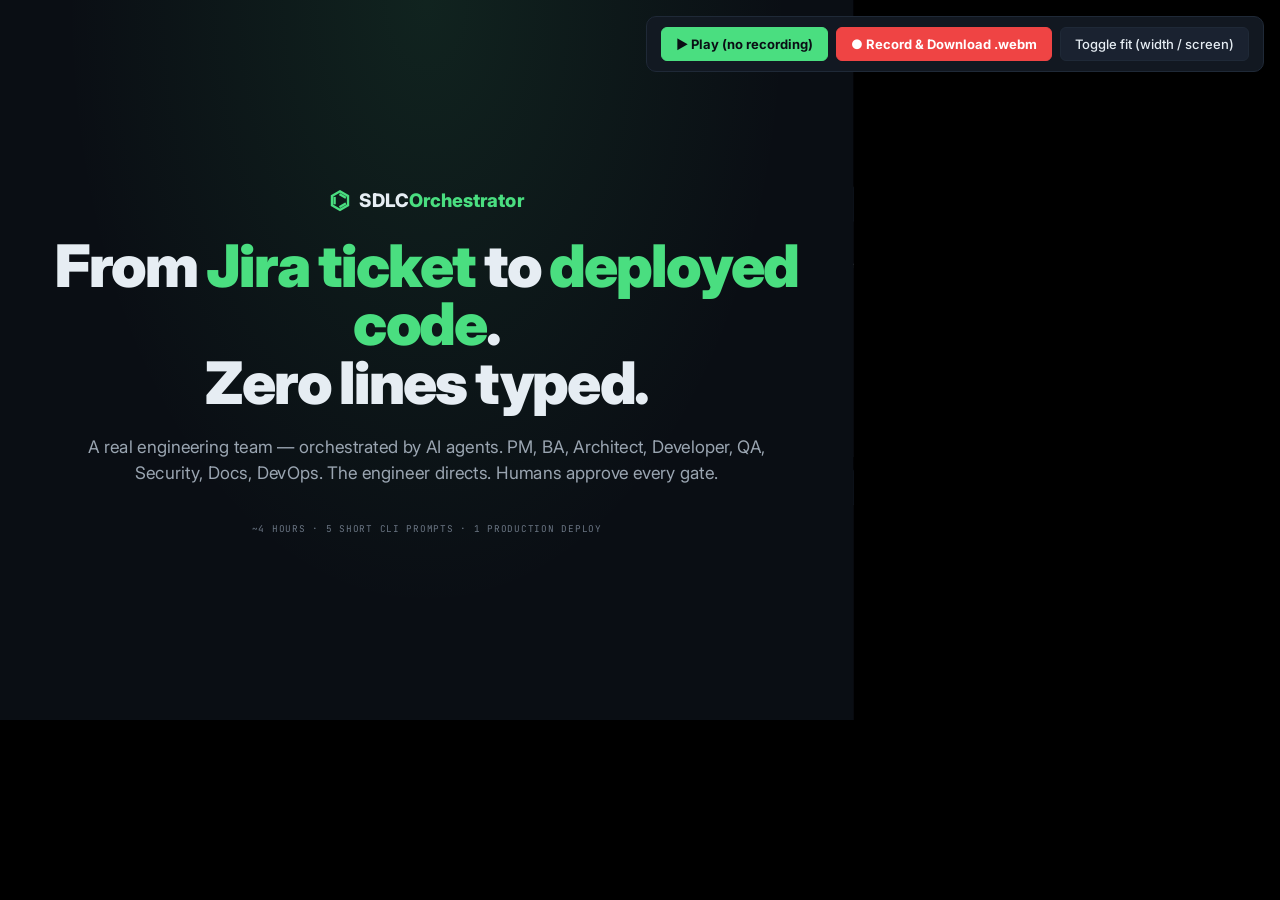
==== commit d52e6302: "Fix scroll lockout on /watch/ video page Default to fit-width with scrollable body so content below " ====
--- a/docs/watch/index.html
+++ b/docs/watch/index.html
@@ -2,7 +2,7 @@
 <html lang="en">
 <head>
 <meta charset="UTF-8" />
-<meta name="viewport" content="width=1920, initial-scale=1.0" />
+<meta name="viewport" content="width=device-width, initial-scale=1.0" />
 <title>SDLC Orchestrator — Demo Video</title>
 <link rel="preconnect" href="https://fonts.googleapis.com" />
 <link rel="preconnect" href="https://fonts.gstatic.com" crossorigin />
@@ -36,9 +36,17 @@
   background: #000;
   color: var(--text);
   font-family: var(--sans);
-  overflow: hidden;
-  height: 100vh;
-  width: 100vw;
+  min-height: 100vh;
+  width: 100%;
+  overflow-x: hidden;
+  overflow-y: auto;
+}
+/* Wrapper holds scaled stage at correct scaled height so page can scroll */
+.wrap {
+  position: relative;
+  width: 100%;
+  display: flex;
+  justify-content: center;
 }
 
 /* Control bar — hidden during recording */
@@ -687,9 +695,10 @@
 <div class="controls" id="controls">
   <button class="ctrl primary" id="btn-play">▶ Play (no recording)</button>
   <button class="ctrl rec" id="btn-record">Record &amp; Download .webm</button>
-  <button class="ctrl" id="btn-fit">Fit to screen</button>
+  <button class="ctrl" id="btn-fit">Toggle fit (width / screen)</button>
 </div>
 
+<div class="wrap" id="wrap">
 <div class="stage" id="stage">
 
   <!-- Cold open card -->
@@ -834,6 +843,7 @@
   </div>
 
 </div>
+</div>
 
 <script>
 // ============================================================
@@ -1176,20 +1186,33 @@
 }
 
 // ============================================================
-// FIT-TO-SCREEN — scale 1920x1080 stage to viewport
+// FIT — two modes:
+//   'width'  → fill width, page scrolls vertically if taller than viewport (default)
+//   'screen' → fit whole stage in viewport, no scroll, may shrink
 // ============================================================
-function fitStage() {
+let fitMode = 'width';
+function applyFit() {
   const stage = $('stage');
+  const wrap = $('wrap');
   const sx = window.innerWidth / 1920;
   const sy = window.innerHeight / 1080;
-  const s = Math.min(sx, sy);
+  const s = fitMode === 'width' ? sx : Math.min(sx, sy);
   stage.style.transform = `scale(${s})`;
+  stage.style.transformOrigin = 'top left';
+  // Reserve scaled height so wrapper occupies real layout space → page scrolls
+  wrap.style.height = `${1080 * s}px`;
+  wrap.style.width = `${1920 * s}px`;
+  wrap.style.margin = '0 auto';
   document.body.style.background = '#000';
-  stage.style.position = 'absolute';
-  stage.style.left = `${(window.innerWidth - 1920 * s) / 2}px`;
-  stage.style.top = `${(window.innerHeight - 1080 * s) / 2}px`;
-}
-window.addEventListener('resize', fitStage);
+}
+function fitStage() {
+  fitMode = fitMode === 'width' ? 'screen' : 'width';
+  applyFit();
+}
+window.addEventListener('resize', applyFit);
+window.addEventListener('orientationchange', applyFit);
+window.addEventListener('load', applyFit);
+document.fonts && document.fonts.ready && document.fonts.ready.then(applyFit);
 
 // ============================================================
 // CONTROLS
@@ -1230,7 +1253,7 @@
 });
 
 // Init
-fitStage();
+applyFit();
 </script>
 
 </body>
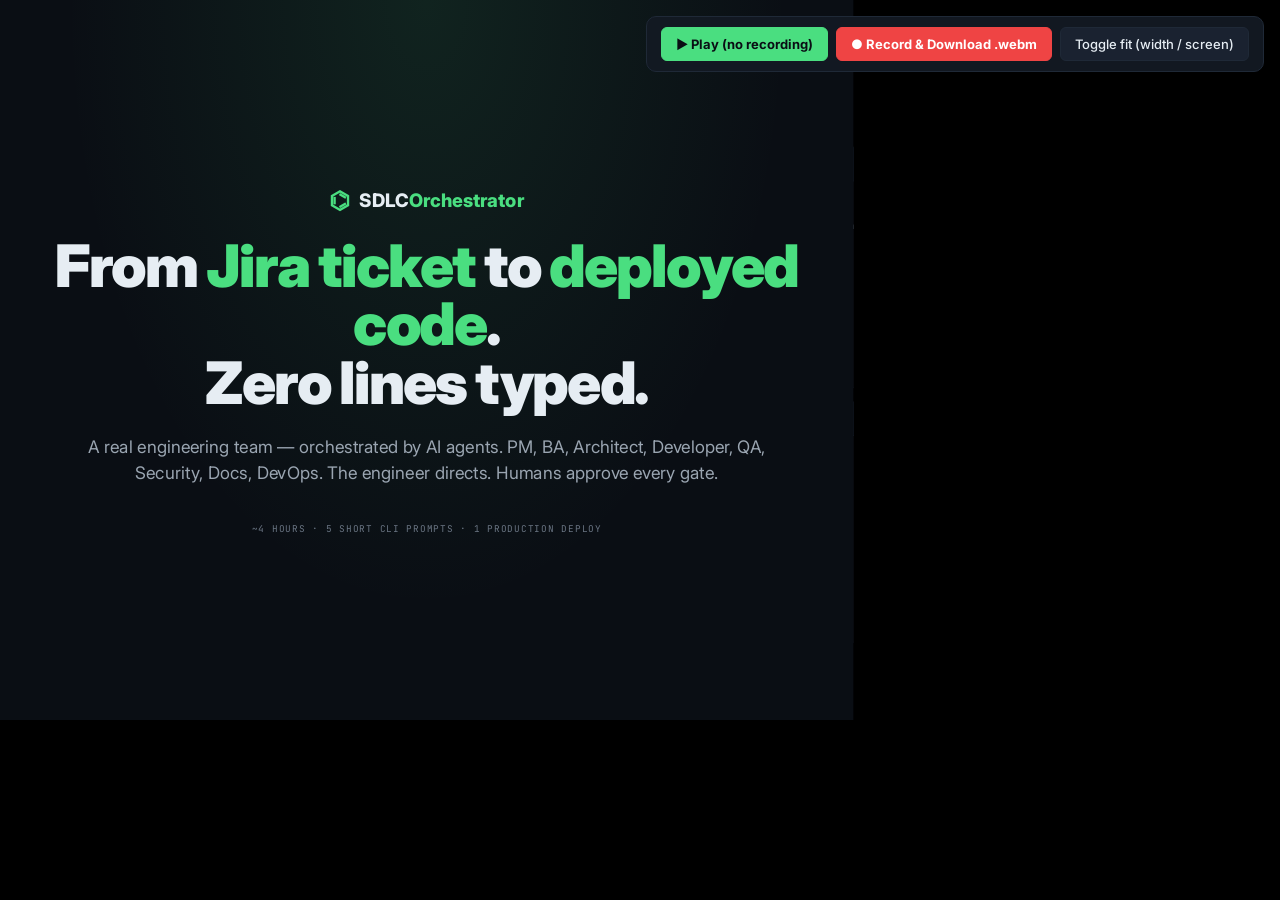
==== commit 73e7fa8f: "Redesign /watch/ layout + add Jira dashboard cold-open Layout fix: agent approvals moved out of midd" ====
--- a/docs/watch/index.html
+++ b/docs/watch/index.html
@@ -113,12 +113,12 @@
 .head {
   position: absolute;
   top: 0; left: 0; right: 0;
-  height: 80px;
-  background: rgba(10, 14, 20, 0.6);
+  height: 64px;
+  background: rgba(10, 14, 20, 0.7);
   border-bottom: 1px solid var(--border-soft);
   display: flex;
   align-items: center;
-  padding: 0 56px;
+  padding: 0 48px;
   z-index: 10;
 }
 .brand {
@@ -151,38 +151,38 @@
 /* Title banner — large fade-in/out between scenes */
 .title-banner {
   position: absolute;
-  top: 100px;
-  left: 56px;
-  right: 56px;
+  top: 76px;
+  left: 48px;
+  right: 48px;
   z-index: 9;
   pointer-events: none;
 }
 .scene-eyebrow {
-  font-size: 14px;
+  font-size: 13px;
   font-weight: 600;
   letter-spacing: 0.16em;
   text-transform: uppercase;
   color: var(--accent);
-  margin-bottom: 12px;
+  margin-bottom: 8px;
   opacity: 0;
   transition: opacity 0.5s;
 }
 .scene-title {
-  font-size: 52px;
+  font-size: 38px;
   font-weight: 800;
   letter-spacing: -0.02em;
   line-height: 1.05;
-  margin-bottom: 18px;
+  margin-bottom: 10px;
   opacity: 0;
   transform: translateY(8px);
   transition: opacity 0.6s, transform 0.6s;
 }
 .scene-subtitle {
-  font-size: 22px;
+  font-size: 17px;
   color: var(--text-muted);
   font-weight: 400;
   line-height: 1.4;
-  max-width: 1100px;
+  max-width: 1300px;
   opacity: 0;
   transform: translateY(8px);
   transition: opacity 0.6s, transform 0.6s;
@@ -195,13 +195,13 @@
 /* Main canvas — three columns */
 .canvas {
   position: absolute;
-  top: 280px;
-  left: 56px;
-  right: 56px;
-  bottom: 80px;
+  top: 220px;
+  left: 48px;
+  right: 48px;
+  bottom: 116px;
   display: grid;
-  grid-template-columns: 580px 1fr 580px;
-  gap: 28px;
+  grid-template-columns: 540px 1fr 540px;
+  gap: 24px;
 }
 
 /* Surface — generic card */
@@ -383,11 +383,11 @@
   background: var(--bg-3);
   border: 1px solid var(--border);
   border-radius: 14px;
-  padding: 28px 26px;
+  padding: 18px 20px;
   display: flex;
   flex-direction: column;
   align-items: center;
-  gap: 20px;
+  gap: 14px;
   height: 100%;
 }
 .hierarchy-title {
@@ -400,12 +400,12 @@
 .lead-node {
   background: var(--bg-4);
   border: 2px solid var(--border);
-  padding: 18px 38px;
-  border-radius: 12px;
+  padding: 12px 32px;
+  border-radius: 10px;
   text-align: center;
   position: relative;
   transition: all 0.4s;
-  min-width: 280px;
+  min-width: 260px;
 }
 .lead-node.active {
   border-color: var(--accent);
@@ -430,21 +430,22 @@
 
 .subs-grid {
   display: grid;
-  grid-template-columns: repeat(2, 1fr);
-  gap: 10px;
+  grid-template-columns: repeat(4, 1fr);
+  gap: 8px;
   width: 100%;
 }
 .sub {
   background: var(--bg-4);
   border: 1px solid var(--border);
-  padding: 12px 14px;
-  border-radius: 8px;
+  padding: 9px 8px;
+  border-radius: 7px;
   transition: all 0.3s;
   position: relative;
-  font-size: 13px;
-}
-.sub-name { font-weight: 700; color: var(--text); display: block; }
-.sub-role { font-size: 11px; color: var(--text-dim); margin-top: 2px; display: block; }
+  font-size: 12px;
+  text-align: center;
+}
+.sub-name { font-weight: 700; color: var(--text); display: block; font-size: 12px; }
+.sub-role { font-size: 9.5px; color: var(--text-dim); margin-top: 2px; display: block; letter-spacing: 0.02em; }
 .sub.active {
   background: rgba(74, 222, 128, 0.12);
   border-color: var(--accent);
@@ -479,56 +480,72 @@
   justify-content: center;
 }
 
-.approvals {
-  width: 100%;
-  margin-top: auto;
-  border-top: 1px solid var(--border-soft);
-  padding-top: 16px;
+/* Approvals — horizontal strip at stage bottom */
+.bottom-strip {
+  position: absolute;
+  left: 48px;
+  right: 48px;
+  bottom: 24px;
+  height: 76px;
+  background: var(--bg-3);
+  border: 1px solid var(--border);
+  border-radius: 12px;
+  padding: 10px 18px;
+  display: flex;
+  align-items: center;
+  gap: 14px;
+  z-index: 5;
 }
 .approval-title {
-  font-size: 11px;
+  font-size: 10.5px;
   font-weight: 700;
-  letter-spacing: 0.12em;
+  letter-spacing: 0.14em;
   text-transform: uppercase;
   color: var(--text-dim);
-  margin-bottom: 10px;
-}
-.approval-list { display: flex; flex-direction: column; gap: 6px; }
+  flex-shrink: 0;
+  border-right: 1px solid var(--border-soft);
+  padding-right: 14px;
+  line-height: 1.2;
+}
+.approval-list { display: flex; gap: 10px; flex: 1; }
 .appr {
   display: flex;
   align-items: center;
-  gap: 10px;
-  padding: 7px 10px;
+  gap: 8px;
+  padding: 8px 12px;
   background: var(--bg-2);
-  border-radius: 6px;
-  font-size: 12.5px;
+  border-radius: 8px;
+  font-size: 11.5px;
   border: 1px solid var(--border-soft);
-  opacity: 0.5;
+  opacity: 0.45;
   transition: all 0.4s;
+  flex: 1;
+  min-width: 0;
 }
 .appr.done {
   opacity: 1;
-  border-color: rgba(74, 222, 128, 0.4);
-  background: rgba(74, 222, 128, 0.05);
+  border-color: rgba(74, 222, 128, 0.5);
+  background: rgba(74, 222, 128, 0.07);
 }
 .appr-icon {
-  width: 16px;
-  height: 16px;
+  width: 18px;
+  height: 18px;
   border-radius: 50%;
   background: var(--bg-4);
   border: 1px solid var(--border);
   display: flex;
   align-items: center;
   justify-content: center;
-  font-size: 10px;
+  font-size: 11px;
   font-weight: 800;
   color: var(--text-dim);
   flex-shrink: 0;
 }
 .appr.done .appr-icon { background: var(--accent); color: var(--bg); border-color: var(--accent); }
 .appr.done .appr-icon::before { content: '✓'; }
-.appr-who { font-weight: 600; color: var(--text); }
-.appr-what { color: var(--text-dim); font-size: 11.5px; margin-left: auto; }
+.appr-text { display: flex; flex-direction: column; min-width: 0; overflow: hidden; }
+.appr-who { font-weight: 700; color: var(--text); font-size: 12px; white-space: nowrap; overflow: hidden; text-overflow: ellipsis; }
+.appr-what { color: var(--text-dim); font-size: 10.5px; white-space: nowrap; overflow: hidden; text-overflow: ellipsis; }
 
 /* PR card (GitHub) */
 .pr-card {
@@ -561,7 +578,7 @@
 /* Deploy banner */
 .deploy-banner {
   position: absolute;
-  bottom: 100px;
+  bottom: 130px;
   left: 50%;
   transform: translateX(-50%) translateY(40px);
   background: linear-gradient(135deg, rgba(74, 222, 128, 0.2), rgba(34, 211, 238, 0.15));
@@ -688,6 +705,188 @@
   letter-spacing: 0.15em;
   text-transform: uppercase;
 }
+
+/* ============================================================
+   JIRA DASHBOARD COLD-OPEN
+   Kanban board with ticket cards. Cursor picks PROJ-1842.
+   ============================================================ */
+.dashboard {
+  position: absolute;
+  inset: 0;
+  background: var(--bg);
+  z-index: 65;
+  display: flex;
+  flex-direction: column;
+  padding: 36px 56px 24px;
+  opacity: 1;
+  transition: opacity 0.7s;
+}
+.dashboard.hide { opacity: 0; pointer-events: none; }
+.dash-head {
+  display: flex;
+  align-items: center;
+  gap: 18px;
+  padding-bottom: 18px;
+  border-bottom: 1px solid var(--border);
+  margin-bottom: 22px;
+}
+.dash-jira-logo {
+  width: 48px;
+  height: 48px;
+  background: var(--jira);
+  border-radius: 8px;
+  display: flex;
+  align-items: center;
+  justify-content: center;
+  font-size: 26px;
+  font-weight: 900;
+  color: white;
+}
+.dash-project-name { font-size: 24px; font-weight: 700; color: var(--text); letter-spacing: -0.01em; }
+.dash-project-meta { font-size: 13px; color: var(--text-dim); margin-top: 2px; font-family: var(--mono); letter-spacing: 0.04em; }
+.dash-user {
+  margin-left: auto;
+  display: flex;
+  align-items: center;
+  gap: 10px;
+  font-size: 14px;
+  color: var(--text-muted);
+}
+.dash-user-avatar {
+  width: 36px;
+  height: 36px;
+  border-radius: 50%;
+  background: linear-gradient(135deg, var(--accent), var(--accent-2));
+  display: flex;
+  align-items: center;
+  justify-content: center;
+  font-weight: 700;
+  color: var(--bg);
+}
+
+.dash-board {
+  display: grid;
+  grid-template-columns: repeat(4, 1fr);
+  gap: 18px;
+  flex: 1;
+  min-height: 0;
+}
+.dash-col {
+  background: var(--bg-2);
+  border: 1px solid var(--border-soft);
+  border-radius: 10px;
+  padding: 14px;
+  display: flex;
+  flex-direction: column;
+  gap: 10px;
+  min-height: 0;
+}
+.dash-col-head {
+  font-size: 12px;
+  font-weight: 700;
+  letter-spacing: 0.14em;
+  text-transform: uppercase;
+  color: var(--text-muted);
+  margin-bottom: 4px;
+  display: flex;
+  align-items: center;
+  gap: 8px;
+}
+.dash-col-count {
+  font-size: 11px;
+  color: var(--text-dim);
+  font-family: var(--mono);
+  background: var(--bg-4);
+  padding: 2px 8px;
+  border-radius: 10px;
+  font-weight: 600;
+}
+.dash-card {
+  background: var(--bg-3);
+  border: 1px solid var(--border);
+  border-radius: 7px;
+  padding: 12px 14px;
+  transition: all 0.5s cubic-bezier(0.4, 0, 0.2, 1);
+}
+.dash-card.target.active {
+  border-color: var(--accent);
+  box-shadow: 0 0 40px rgba(74, 222, 128, 0.45), inset 0 0 0 1px var(--accent);
+  transform: scale(1.04);
+  background: rgba(74, 222, 128, 0.04);
+}
+.dash-card-key {
+  font-family: var(--mono);
+  font-size: 11px;
+  color: var(--jira);
+  font-weight: 700;
+  margin-bottom: 6px;
+  letter-spacing: 0.04em;
+}
+.dash-card.target.active .dash-card-key { color: var(--accent); }
+.dash-card-title { font-size: 13px; color: var(--text); font-weight: 500; line-height: 1.4; }
+.dash-card-meta {
+  display: flex;
+  gap: 10px;
+  margin-top: 10px;
+  font-size: 10.5px;
+  color: var(--text-dim);
+  align-items: center;
+}
+.dash-card-pri {
+  padding: 1px 7px;
+  border-radius: 3px;
+  font-weight: 700;
+  font-size: 10px;
+  letter-spacing: 0.04em;
+}
+.dash-card-pri.high { background: rgba(239, 68, 68, 0.15); color: var(--danger); }
+.dash-card-pri.med  { background: rgba(245, 158, 11, 0.15); color: var(--warning); }
+.dash-card-pri.low  { background: rgba(74, 222, 128, 0.15); color: var(--accent); }
+.dash-card-done { opacity: 0.55; }
+
+.cursor-ptr {
+  position: absolute;
+  top: 0; left: 0;
+  width: 28px;
+  height: 28px;
+  pointer-events: none;
+  z-index: 80;
+  transition: transform 1.6s cubic-bezier(0.34, 0.05, 0.34, 1), opacity 0.4s;
+  opacity: 0;
+}
+.cursor-ptr.show { opacity: 1; }
+.cursor-ptr svg {
+  width: 100%;
+  height: 100%;
+  filter: drop-shadow(0 4px 10px rgba(0,0,0,0.6));
+}
+
+.dash-banner {
+  position: absolute;
+  bottom: 36px;
+  left: 56px;
+  right: 56px;
+  background: linear-gradient(90deg, rgba(74,222,128,0.14), rgba(34,211,238,0.08));
+  border: 1px solid var(--accent);
+  border-radius: 12px;
+  padding: 18px 28px;
+  display: flex;
+  align-items: center;
+  gap: 18px;
+  opacity: 0;
+  transform: translateY(12px);
+  transition: opacity 0.5s, transform 0.5s;
+  box-shadow: 0 0 40px rgba(74, 222, 128, 0.2);
+}
+.dash-banner.show { opacity: 1; transform: translateY(0); }
+.dash-banner-icon {
+  font-size: 24px;
+  color: var(--accent);
+  font-weight: 800;
+}
+.dash-banner-text { color: var(--text); font-size: 18px; font-weight: 500; }
+.dash-banner-text em { color: var(--accent); font-style: normal; font-weight: 700; }
+.dash-banner-text .mono { font-family: var(--mono); font-size: 16px; }
 </style>
 </head>
 <body>
@@ -710,6 +909,102 @@
     <div class="cold-title">From <span class="em">Jira ticket</span> to <span class="em">deployed code</span>.<br/>Zero lines typed.</div>
     <div class="cold-sub">A real engineering team — orchestrated by AI agents. PM, BA, Architect, Developer, QA, Security, Docs, DevOps. The engineer directs. Humans approve every gate.</div>
     <div class="cold-tag">~4 hours · 5 short CLI prompts · 1 production deploy</div>
+  </div>
+
+  <!-- Jira dashboard scene (engineer's morning view) -->
+  <div class="dashboard hide" id="dashboard">
+    <div class="dash-head">
+      <div class="dash-jira-logo">J</div>
+      <div>
+        <div class="dash-project-name">Customer Platform</div>
+        <div class="dash-project-meta">Sprint 47 · 8 days remaining</div>
+      </div>
+      <div class="dash-user">
+        <span>Aarav Mehta · Senior Engineer</span>
+        <div class="dash-user-avatar">A</div>
+      </div>
+    </div>
+    <div class="dash-board">
+      <div class="dash-col">
+        <div class="dash-col-head">To Do <span class="dash-col-count">5</span></div>
+        <div class="dash-card target" id="dash-target">
+          <div class="dash-card-key">PROJ-1842</div>
+          <div class="dash-card-title">Customers can bulk-export invoice history as CSV</div>
+          <div class="dash-card-meta"><span class="dash-card-pri high">P1</span><span>3 SP</span><span>· Finance</span></div>
+        </div>
+        <div class="dash-card">
+          <div class="dash-card-key">PROJ-1843</div>
+          <div class="dash-card-title">Stripe webhook for chargebacks &amp; disputes</div>
+          <div class="dash-card-meta"><span class="dash-card-pri med">P2</span><span>5 SP</span></div>
+        </div>
+        <div class="dash-card">
+          <div class="dash-card-key">PROJ-1844</div>
+          <div class="dash-card-title">Admin: filter audit log by tenant</div>
+          <div class="dash-card-meta"><span class="dash-card-pri low">P3</span><span>2 SP</span></div>
+        </div>
+        <div class="dash-card">
+          <div class="dash-card-key">PROJ-1846</div>
+          <div class="dash-card-title">Pagination on transactions listing</div>
+          <div class="dash-card-meta"><span class="dash-card-pri low">P3</span><span>2 SP</span></div>
+        </div>
+      </div>
+      <div class="dash-col">
+        <div class="dash-col-head">In Progress <span class="dash-col-count">3</span></div>
+        <div class="dash-card">
+          <div class="dash-card-key">PROJ-1838</div>
+          <div class="dash-card-title">Fix duplicate-login race on SSO callback</div>
+          <div class="dash-card-meta"><span class="dash-card-pri high">P1</span><span>3 SP</span></div>
+        </div>
+        <div class="dash-card">
+          <div class="dash-card-key">PROJ-1835</div>
+          <div class="dash-card-title">Refactor auth middleware to use context</div>
+          <div class="dash-card-meta"><span class="dash-card-pri med">P2</span><span>8 SP</span></div>
+        </div>
+        <div class="dash-card">
+          <div class="dash-card-key">PROJ-1833</div>
+          <div class="dash-card-title">Migrate billing service to new metrics API</div>
+          <div class="dash-card-meta"><span class="dash-card-pri med">P2</span><span>5 SP</span></div>
+        </div>
+      </div>
+      <div class="dash-col">
+        <div class="dash-col-head">In Review <span class="dash-col-count">2</span></div>
+        <div class="dash-card">
+          <div class="dash-card-key">PROJ-1830</div>
+          <div class="dash-card-title">SSO migration to OIDC provider</div>
+          <div class="dash-card-meta"><span class="dash-card-pri med">P2</span><span>13 SP</span></div>
+        </div>
+        <div class="dash-card">
+          <div class="dash-card-key">PROJ-1828</div>
+          <div class="dash-card-title">CSV upload validation errors UX</div>
+          <div class="dash-card-meta"><span class="dash-card-pri low">P3</span><span>3 SP</span></div>
+        </div>
+      </div>
+      <div class="dash-col">
+        <div class="dash-col-head">Done <span class="dash-col-count">12</span></div>
+        <div class="dash-card dash-card-done">
+          <div class="dash-card-key">PROJ-1820</div>
+          <div class="dash-card-title">Weekly email digest delivery</div>
+          <div class="dash-card-meta"><span class="dash-card-pri low">P3</span><span>5 SP</span></div>
+        </div>
+        <div class="dash-card dash-card-done">
+          <div class="dash-card-key">PROJ-1819</div>
+          <div class="dash-card-title">Onboarding wizard step 4 bug</div>
+          <div class="dash-card-meta"><span class="dash-card-pri med">P2</span><span>2 SP</span></div>
+        </div>
+        <div class="dash-card dash-card-done">
+          <div class="dash-card-key">PROJ-1815</div>
+          <div class="dash-card-title">Dashboard widget — revenue MoM</div>
+          <div class="dash-card-meta"><span class="dash-card-pri low">P3</span><span>3 SP</span></div>
+        </div>
+      </div>
+    </div>
+    <div class="dash-banner" id="dash-banner">
+      <div class="dash-banner-icon">▸</div>
+      <div class="dash-banner-text">Engineer picks <em>PROJ-1842</em> — opens AI Coding CLI &amp; types <span class="mono">start working on PROJ-1842</span></div>
+    </div>
+    <div class="cursor-ptr" id="cursor">
+      <svg viewBox="0 0 24 24"><path fill="#ffffff" stroke="#0a0e14" stroke-width="1.5" stroke-linejoin="round" d="M5 3 L5 19 L9 15 L11.5 21 L14 20 L11.5 14 L18 14 Z"/></svg>
+    </div>
   </div>
 
   <!-- Header -->
@@ -778,16 +1073,6 @@
           <div class="sub" data-sub="devops"><span class="sub-name">DevOps</span><span class="sub-role">Deploy · Rollback</span></div>
           <div class="sub" data-sub="report"><span class="sub-name">Reporting</span><span class="sub-role">Metrics · Summary</span></div>
         </div>
-        <div class="approvals">
-          <div class="approval-title">Human Approvals</div>
-          <div class="approval-list">
-            <div class="appr" data-appr="pm"><span class="appr-icon"></span><span class="appr-who">Product Manager</span><span class="appr-what">clarified ticket</span></div>
-            <div class="appr" data-appr="po"><span class="appr-icon"></span><span class="appr-who">Product Owner</span><span class="appr-what">approved stories</span></div>
-            <div class="appr" data-appr="tl"><span class="appr-icon"></span><span class="appr-who">Tech Lead</span><span class="appr-what">approved architecture</span></div>
-            <div class="appr" data-appr="eng"><span class="appr-icon"></span><span class="appr-who">Engineer</span><span class="appr-what">authorised PR</span></div>
-            <div class="appr" data-appr="rm"><span class="appr-icon"></span><span class="appr-who">Release Manager</span><span class="appr-what">approved deploy</span></div>
-          </div>
-        </div>
       </div>
     </div>
 
@@ -817,6 +1102,18 @@
       </div>
     </div>
 
+  </div>
+
+  <!-- Bottom strip: human approval gates -->
+  <div class="bottom-strip">
+    <div class="approval-title">Human<br/>Gates</div>
+    <div class="approval-list">
+      <div class="appr" data-appr="pm"><span class="appr-icon"></span><span class="appr-text"><span class="appr-who">PM</span><span class="appr-what">clarified ticket</span></span></div>
+      <div class="appr" data-appr="po"><span class="appr-icon"></span><span class="appr-text"><span class="appr-who">Product Owner</span><span class="appr-what">approved stories</span></span></div>
+      <div class="appr" data-appr="tl"><span class="appr-icon"></span><span class="appr-text"><span class="appr-who">Tech Lead</span><span class="appr-what">approved arch + code</span></span></div>
+      <div class="appr" data-appr="eng"><span class="appr-icon"></span><span class="appr-text"><span class="appr-who">Engineer</span><span class="appr-what">authorised PR</span></span></div>
+      <div class="appr" data-appr="rm"><span class="appr-icon"></span><span class="appr-text"><span class="appr-who">Release Manager</span><span class="appr-what">approved deploy</span></span></div>
+    </div>
   </div>
 
   <!-- Deploy banner -->
@@ -852,12 +1149,20 @@
 // ============================================================
 
 const SCRIPT = [
-  // --- Cold open ---
-  { t: 0,    fn: 'cold',     args: { show: true } },
-  { t: 4.5,  fn: 'cold',     args: { show: false } },
-
-  // ============= SCENE 1: Jira ticket exists. Engineer triggers. =============
-  { t: 5,    fn: 'scene',    args: { n: 1, eye: 'SCENE 01 · TRIGGER', title: 'Engineer triggers the orchestrator.', sub: 'One prompt in the AI Coding CLI. No new tool. No agent runs without a human starting it.' } },
+  // --- Cold open: brand reveal → Jira dashboard → engineer picks PROJ-1842 ---
+  { t: 0,    fn: 'cold',        args: { show: true } },
+  { t: 1.5,  fn: 'dashboard',   args: { show: true } },
+  { t: 1.55, fn: 'cursorAt',    args: { pos: { x: 960, y: 540 }, instant: true } },
+  { t: 1.7,  fn: 'cold',        args: { show: false } },
+  { t: 2.0,  fn: 'cursorShow',  args: { show: true } },
+  { t: 2.4,  fn: 'cursorAt',    args: { target: 'dash-target' } },
+  { t: 4.1,  fn: 'dashHighlight', args: {} },
+  { t: 4.4,  fn: 'dashBanner',  args: { show: true } },
+  { t: 5.4,  fn: 'cursorShow',  args: { show: false } },
+  { t: 5.5,  fn: 'dashboard',   args: { show: false } },
+
+  // ============= SCENE 1: Jira ticket on board. Engineer triggers. =============
+  { t: 6,    fn: 'scene',    args: { n: 1, eye: 'SCENE 01 · TRIGGER', title: 'Engineer triggers the orchestrator.', sub: 'One prompt in the AI Coding CLI. No new tool. No agent runs without a human starting it.' } },
   { t: 6,    fn: 'highlight', args: { id: 'surf-jira' } },
   { t: 7,    fn: 'jiraStatus', args: { s: 'todo', txt: 'To Do' } },
   { t: 8,    fn: 'highlight', args: { id: null } },
@@ -1009,6 +1314,43 @@
     cold({ show }) {
       $('cold').classList.toggle('hide', !show);
     },
+    dashboard({ show }) {
+      $('dashboard').classList.toggle('hide', !show);
+    },
+    dashHighlight() {
+      $('dash-target').classList.add('active');
+    },
+    dashBanner({ show }) {
+      $('dash-banner').classList.toggle('show', show);
+    },
+    cursorShow({ show }) {
+      $('cursor').classList.toggle('show', show);
+    },
+    cursorAt({ target, pos, instant }) {
+      const cursor = $('cursor');
+      let x = 0, y = 0;
+      if (target) {
+        const el = document.getElementById(target);
+        const stage = $('stage');
+        if (!el || !stage) return;
+        const stageRect = stage.getBoundingClientRect();
+        const elRect = el.getBoundingClientRect();
+        const scale = (stageRect.width / 1920) || 1;
+        x = (elRect.left + 40 - stageRect.left) / scale;
+        y = (elRect.top + 18 - stageRect.top) / scale;
+      } else if (pos) {
+        x = pos.x; y = pos.y;
+      }
+      if (instant) {
+        cursor.style.transition = 'none';
+        cursor.style.transform = `translate(${x}px, ${y}px)`;
+        // force reflow so next transition takes effect
+        void cursor.offsetHeight;
+        cursor.style.transition = '';
+      } else {
+        cursor.style.transform = `translate(${x}px, ${y}px)`;
+      }
+    },
     scene({ n, eye, title, sub }) {
       $('step-n').textContent = n;
       const b = $('banner');
@@ -1155,6 +1497,11 @@
   $('end').classList.remove('show');
   $('banner').classList.remove('show');
   $('cold').classList.remove('hide');
+  $('dashboard').classList.add('hide');
+  $('dash-target').classList.remove('active');
+  $('dash-banner').classList.remove('show');
+  $('cursor').classList.remove('show');
+  $('cursor').style.transform = 'translate(960px, 540px)';
   $('step-n').textContent = '1';
   $('timer').textContent = '00:00';
 }
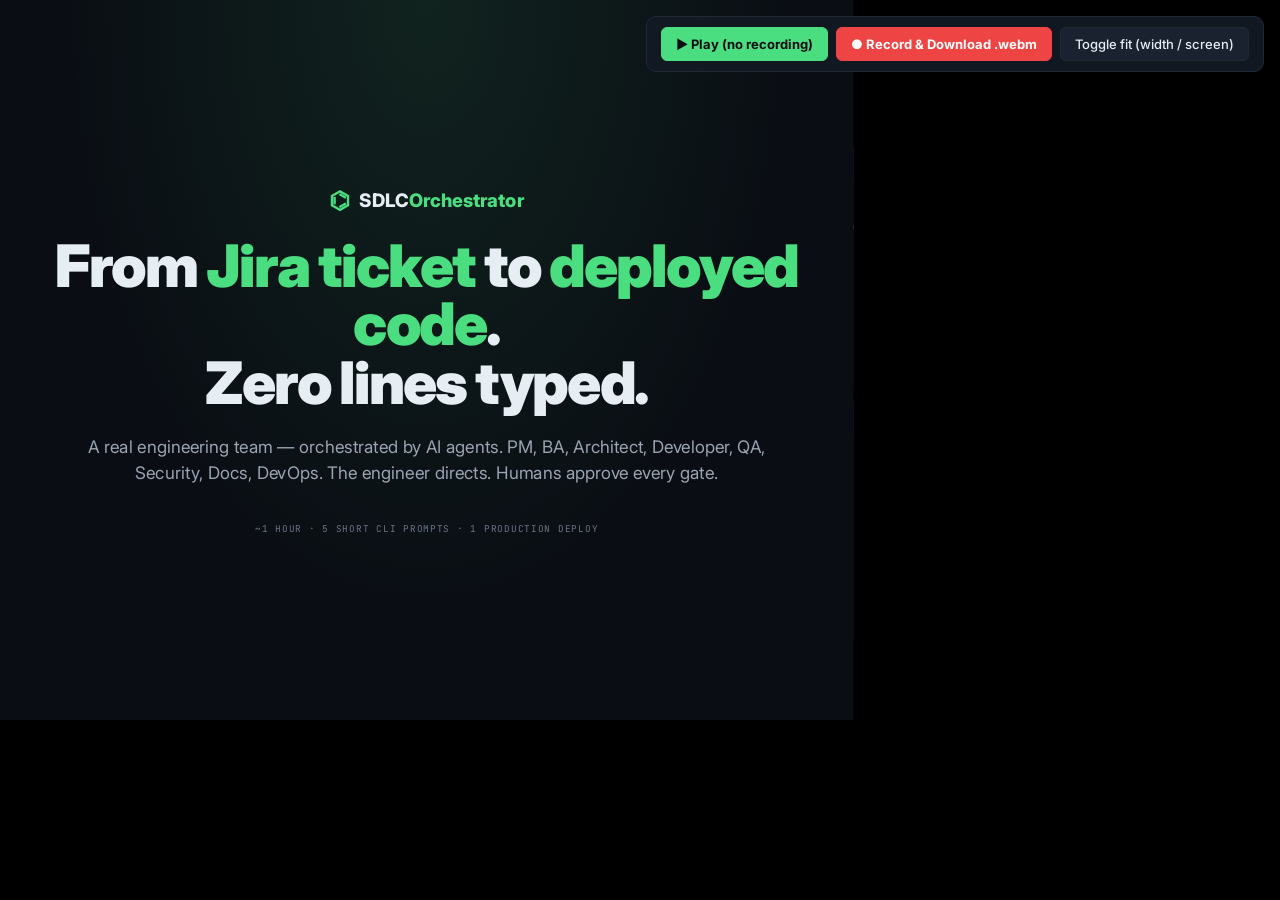
==== commit ce000a8d: "Update cycle-time claim from ~4h to ~1h across all surfaces Per-task delivery cycle in the demo narr" ====
--- a/docs/watch/index.html
+++ b/docs/watch/index.html
@@ -391,12 +391,65 @@
   height: 100%;
 }
 .hierarchy-title {
-  font-size: 14px;
+  font-size: 13px;
   font-weight: 700;
   color: var(--text-dim);
-  letter-spacing: 0.12em;
+  letter-spacing: 0.14em;
   text-transform: uppercase;
 }
+
+/* "Currently processing" pill — viewer always knows WHAT is happening RIGHT NOW */
+.action-pill {
+  display: inline-flex;
+  align-items: center;
+  gap: 10px;
+  background: rgba(34, 211, 238, 0.08);
+  border: 1px solid rgba(34, 211, 238, 0.5);
+  color: var(--accent-2);
+  padding: 8px 18px;
+  border-radius: 22px;
+  font-family: var(--mono);
+  font-size: 12px;
+  font-weight: 700;
+  letter-spacing: 0.08em;
+  text-transform: uppercase;
+  opacity: 0;
+  transform: translateY(-4px);
+  transition: opacity 0.3s, transform 0.3s, background 0.3s, border-color 0.3s, color 0.3s;
+  max-width: 100%;
+  white-space: nowrap;
+  overflow: hidden;
+  text-overflow: ellipsis;
+}
+.action-pill.show { opacity: 1; transform: translateY(0); }
+.action-pill.warn {
+  background: rgba(245, 158, 11, 0.1);
+  border-color: rgba(245, 158, 11, 0.55);
+  color: var(--warning);
+}
+.action-pill.err {
+  background: rgba(239, 68, 68, 0.1);
+  border-color: rgba(239, 68, 68, 0.55);
+  color: var(--danger);
+}
+.action-pill.ok {
+  background: rgba(74, 222, 128, 0.08);
+  border-color: rgba(74, 222, 128, 0.55);
+  color: var(--accent);
+}
+.action-pill .pulse-dot {
+  width: 9px;
+  height: 9px;
+  border-radius: 50%;
+  background: currentColor;
+  animation: pulse-action 1.2s infinite;
+  flex-shrink: 0;
+}
+@keyframes pulse-action {
+  0%, 100% { opacity: 1; transform: scale(1); }
+  50% { opacity: 0.4; transform: scale(0.7); }
+}
+.action-pill .arrow { color: currentColor; font-weight: 900; opacity: 0.7; margin: 0 2px; }
 .lead-node {
   background: var(--bg-4);
   border: 2px solid var(--border);
@@ -575,28 +628,38 @@
 }
 .pr-status.merged { background: rgba(167, 139, 250, 0.12); color: var(--accent-3); border-color: var(--accent-3); }
 
-/* Deploy banner */
+/* Deploy banner — solid card so text stays legible against busy background */
 .deploy-banner {
   position: absolute;
   bottom: 130px;
   left: 50%;
   transform: translateX(-50%) translateY(40px);
-  background: linear-gradient(135deg, rgba(74, 222, 128, 0.2), rgba(34, 211, 238, 0.15));
+  background: #0d2a1c;
   border: 2px solid var(--accent);
   border-radius: 14px;
-  padding: 24px 48px;
-  box-shadow: 0 0 60px rgba(74, 222, 128, 0.4);
-  display: flex;
-  align-items: center;
-  gap: 24px;
+  padding: 22px 44px;
+  box-shadow: 0 20px 60px rgba(0, 0, 0, 0.7), 0 0 60px rgba(74, 222, 128, 0.35), inset 0 0 0 1px rgba(74, 222, 128, 0.15);
+  display: flex;
+  align-items: center;
+  gap: 22px;
   opacity: 0;
   transition: opacity 0.6s, transform 0.6s;
   z-index: 20;
 }
 .deploy-banner.show { opacity: 1; transform: translateX(-50%) translateY(0); }
-.deploy-icon { font-size: 44px; }
-.deploy-text strong { display: block; font-size: 24px; font-weight: 800; letter-spacing: 0.04em; color: var(--accent); }
-.deploy-text span { font-size: 15px; color: var(--text-muted); }
+.deploy-icon {
+  font-size: 40px;
+  width: 64px;
+  height: 64px;
+  background: rgba(74, 222, 128, 0.15);
+  border: 1px solid var(--accent);
+  border-radius: 12px;
+  display: flex;
+  align-items: center;
+  justify-content: center;
+}
+.deploy-text strong { display: block; font-size: 22px; font-weight: 800; letter-spacing: 0.06em; color: var(--accent); margin-bottom: 4px; }
+.deploy-text span { font-size: 14px; color: #d5e4d8; font-family: var(--mono); letter-spacing: 0.02em; }
 
 /* End card */
 .end-card {
@@ -908,7 +971,7 @@
     </div>
     <div class="cold-title">From <span class="em">Jira ticket</span> to <span class="em">deployed code</span>.<br/>Zero lines typed.</div>
     <div class="cold-sub">A real engineering team — orchestrated by AI agents. PM, BA, Architect, Developer, QA, Security, Docs, DevOps. The engineer directs. Humans approve every gate.</div>
-    <div class="cold-tag">~4 hours · 5 short CLI prompts · 1 production deploy</div>
+    <div class="cold-tag">~1 hour · 5 short CLI prompts · 1 production deploy</div>
   </div>
 
   <!-- Jira dashboard scene (engineer's morning view) -->
@@ -1058,7 +1121,11 @@
       </div>
 
       <div class="hierarchy" style="flex: 1;">
-        <div class="hierarchy-title">Agent Team</div>
+        <div class="hierarchy-title">Agent Team · Live</div>
+        <div class="action-pill" id="action-pill">
+          <span class="pulse-dot"></span>
+          <span id="action-text">Awaiting trigger</span>
+        </div>
         <div class="lead-node" id="lead">
           <div class="lead-label">LEAD AGENT</div>
           <div class="lead-sub">tech lead of the AI team</div>
@@ -1127,11 +1194,11 @@
 
   <!-- End card -->
   <div class="end-card" id="end">
-    <div class="end-eyebrow">~4 HOURS LATER</div>
+    <div class="end-eyebrow">~1 HOUR LATER</div>
     <div class="end-title">The team didn't get smaller.<br/><span class="em">The team got a new operating model.</span></div>
     <div class="end-sub">Engineer typed 5 short prompts. Zero lines of code by hand. Humans approved every gate. Real orchestration — not a one-shot generator.</div>
     <div class="end-stats">
-      <div class="end-stat"><div class="end-stat-v">~4h</div><div class="end-stat-l">CYCLE TIME</div></div>
+      <div class="end-stat"><div class="end-stat-v">~1h</div><div class="end-stat-l">CYCLE TIME</div></div>
       <div class="end-stat"><div class="end-stat-v">0</div><div class="end-stat-l">LINES TYPED</div></div>
       <div class="end-stat"><div class="end-stat-v">5</div><div class="end-stat-l">CLI PROMPTS</div></div>
       <div class="end-stat"><div class="end-stat-v">5</div><div class="end-stat-l">HUMAN GATES</div></div>
@@ -1154,141 +1221,172 @@
   { t: 1.5,  fn: 'dashboard',   args: { show: true } },
   { t: 1.55, fn: 'cursorAt',    args: { pos: { x: 960, y: 540 }, instant: true } },
   { t: 1.7,  fn: 'cold',        args: { show: false } },
+  { t: 1.9,  fn: 'action',      args: { text: 'Engineer · reviewing Jira board' } },
   { t: 2.0,  fn: 'cursorShow',  args: { show: true } },
   { t: 2.4,  fn: 'cursorAt',    args: { target: 'dash-target' } },
   { t: 4.1,  fn: 'dashHighlight', args: {} },
+  { t: 4.3,  fn: 'action',      args: { text: 'Engineer · picked <strong>PROJ-1842</strong>', tone: 'ok' } },
   { t: 4.4,  fn: 'dashBanner',  args: { show: true } },
   { t: 5.4,  fn: 'cursorShow',  args: { show: false } },
   { t: 5.5,  fn: 'dashboard',   args: { show: false } },
 
-  // ============= SCENE 1: Jira ticket on board. Engineer triggers. =============
+  // ============= SCENE 1: TRIGGER (6-16s) =============
   { t: 6,    fn: 'scene',    args: { n: 1, eye: 'SCENE 01 · TRIGGER', title: 'Engineer triggers the orchestrator.', sub: 'One prompt in the AI Coding CLI. No new tool. No agent runs without a human starting it.' } },
   { t: 6,    fn: 'highlight', args: { id: 'surf-jira' } },
+  { t: 6.5,  fn: 'action',   args: { text: '◀ Reading Jira ticket PROJ-1842' } },
   { t: 7,    fn: 'jiraStatus', args: { s: 'todo', txt: 'To Do' } },
   { t: 8,    fn: 'highlight', args: { id: null } },
-  { t: 9,    fn: 'cliType',  args: { cmd: 'start working on PROJ-1842' } },
-  { t: 11.5, fn: 'cliAdd',   args: { html: '<div class="cli-lead"><span class="cli-tag">Lead Agent</span> Reading PROJ-1842 + similar past tickets (12) + codebase context...</div>' } },
-  { t: 13,   fn: 'leadActive', args: { on: true } },
-
-  // ============= SCENE 2: Lead asks questions, pauses =============
-  { t: 15,   fn: 'scene',    args: { n: 2, eye: 'SCENE 02 · CLARIFY', title: 'Lead Agent asks questions — and pauses.', sub: 'Like a real tech lead. It does not assume. Three things unclear. Comment posted on Jira. Work paused.' } },
-  { t: 17,   fn: 'cliAdd',   args: { html: '<div class="cli-lead"><span class="cli-tag">Lead Agent</span> 3 clarifications needed. Posted on Jira. <em>Pausing.</em></div>' } },
-  { t: 18,   fn: 'highlight', args: { id: 'surf-jira' } },
-  { t: 19,   fn: 'jiraStatus', args: { s: 'refine', txt: 'In Refinement · Paused' } },
-  { t: 19.5, fn: 'jiraCmt',  args: {
+  { t: 9.5,  fn: 'cliType',  args: { cmd: 'start working on PROJ-1842' } },
+  { t: 12,   fn: 'cliAdd',   args: { html: '<div class="cli-lead"><span class="cli-tag">Lead Agent</span> Reading PROJ-1842 + similar past tickets (12) + codebase context...</div>' } },
+  { t: 12.5, fn: 'action',   args: { text: 'Lead Agent · analysing ticket + codebase + 12 past tickets' } },
+  { t: 14,   fn: 'leadActive', args: { on: true } },
+
+  // ============= SCENE 2: CLARIFY (16-26s, +1) =============
+  { t: 16,   fn: 'scene',    args: { n: 2, eye: 'SCENE 02 · CLARIFY', title: 'Lead Agent asks questions — and pauses.', sub: 'Like a real tech lead. It does not assume. Three things unclear. Comment posted on Jira. Work paused.' } },
+  { t: 16.5, fn: 'action',   args: { text: 'Lead Agent · 3 unclear requirements found', tone: 'warn' } },
+  { t: 18.5, fn: 'cliAdd',   args: { html: '<div class="cli-lead"><span class="cli-tag">Lead Agent</span> 3 clarifications needed. Posted on Jira. <em>Pausing.</em></div>' } },
+  { t: 19.5, fn: 'highlight', args: { id: 'surf-jira' } },
+  { t: 20.5, fn: 'jiraStatus', args: { s: 'refine', txt: 'In Refinement · Paused' } },
+  { t: 21,   fn: 'jiraCmt',  args: {
     cls: 'lead', who: 'Lead Agent', pill: 'AGENT', pillCls: '', time: '10:14',
     body: '<strong>Before I orchestrate work, 3 clarifications:</strong><br/>1. Date range — hard limit or default?<br/>2. Refunds + credit notes — included?<br/>3. Audit logging required for bulk exports?<br/><br/><em>Pausing. Re-trigger with <code>continue</code> when ready.</em>' } },
-  { t: 22,   fn: 'highlight', args: { id: null } },
-
-  // ============= SCENE 3: PM answers. Engineer continues. BA writes stories. =============
-  { t: 24,   fn: 'scene',    args: { n: 3, eye: 'SCENE 03 · RESUME', title: 'PM answers. Engineer types continue. BA writes stories.', sub: 'PM clarifies between meetings. Engineer reviews, types one word. Lead Agent delegates to BA sub-agent. Product Owner approves.' } },
-  { t: 26,   fn: 'jiraCmt',  args: {
+  { t: 23,   fn: 'action',   args: { text: '◼ Paused → awaiting PM response', tone: 'warn' } },
+  { t: 24,   fn: 'highlight', args: { id: null } },
+
+  // ============= SCENE 3: RESUME + BA (26-43s, +2) =============
+  { t: 26,   fn: 'scene',    args: { n: 3, eye: 'SCENE 03 · RESUME', title: 'PM answers. Engineer types continue. BA writes stories.', sub: 'PM clarifies between meetings. Engineer reviews, types one word. Lead Agent delegates to BA sub-agent. Product Owner approves.' } },
+  { t: 26.5, fn: 'action',   args: { text: 'PM · clarifying ticket in Jira', tone: 'warn' } },
+  { t: 28,   fn: 'jiraCmt',  args: {
     cls: 'human', who: 'Priya · PM', pill: 'HUMAN', pillCls: 'human', time: '10:31',
     body: '1. Default 24 months, hard cap 60. 2. Yes, include both. 3. Yes — audit required (SOC2 control AC-4).' } },
-  { t: 28.5, fn: 'cliType',  args: { cmd: 'continue on PROJ-1842' } },
-  { t: 30,   fn: 'apprDone', args: { id: 'pm' } },
-  { t: 30.5, fn: 'cliAdd',   args: { html: '<div class="cli-lead"><span class="cli-tag">Lead Agent</span> Resuming. Delegating to <code>BA sub-agent</code> → drafting stories.</div>' } },
-  { t: 31,   fn: 'subActive', args: { id: 'ba', state: 'active' } },
-  { t: 32.5, fn: 'jiraStatus', args: { s: 'progress', txt: 'In Progress' } },
-  { t: 33,   fn: 'jiraCmt',  args: {
+  { t: 30.5, fn: 'cliType',  args: { cmd: 'continue on PROJ-1842' } },
+  { t: 32,   fn: 'apprDone', args: { id: 'pm' } },
+  { t: 32.5, fn: 'cliAdd',   args: { html: '<div class="cli-lead"><span class="cli-tag">Lead Agent</span> Resuming. Delegating to <code>BA sub-agent</code> → drafting stories.</div>' } },
+  { t: 33,   fn: 'subActive', args: { id: 'ba', state: 'active' } },
+  { t: 33.3, fn: 'action',   args: { text: 'Lead → BA Sub-agent · drafting stories' } },
+  { t: 34.5, fn: 'jiraStatus', args: { s: 'progress', txt: 'In Progress' } },
+  { t: 35,   fn: 'jiraCmt',  args: {
     cls: 'bot', who: 'BA Sub-agent', pill: 'AGENT', pillCls: 'bot', time: '10:34',
     body: '<strong>Stories drafted (3) · acceptance criteria · edge cases.</strong> Tagged @PO for approval.' } },
-  { t: 35,   fn: 'slackCmt', args: {
+  { t: 37,   fn: 'slackCmt', args: {
     cls: 'human', who: 'Aman · Product Owner', pill: 'HUMAN', pillCls: 'human', time: '10:38',
     body: '✓ Stories look right. Approved. /sdlc approve-stories PROJ-1842' } },
-  { t: 37,   fn: 'apprDone', args: { id: 'po' } },
-  { t: 38,   fn: 'subDone',  args: { id: 'ba' } },
-
-  // ============= SCENE 4: Architecture planned. Developer codes. =============
-  { t: 40,   fn: 'scene',    args: { n: 4, eye: 'SCENE 04 · DESIGN + BUILD', title: 'Architecture planned. Developer codes.', sub: 'Architect sub-agent follows ADR-0142 (background jobs). Tech Lead approves. Developer sub-agent picks up — 14 files modified, 4 added, 6 commits.' } },
-  { t: 42,   fn: 'cliAdd',   args: { html: '<div class="cli-lead"><span class="cli-tag">Lead Agent</span> → <code>Architect sub-agent</code> · loading codebase + ADRs...</div>' } },
-  { t: 43,   fn: 'subActive', args: { id: 'arc', state: 'active' } },
-  { t: 45,   fn: 'cliAdd',   args: { html: '<div class="cli-sub">• Impact: 3 services · 1 frontend module</div><div class="cli-sub">• Pattern: follows team ADR-0142 (background jobs)</div><div class="cli-sub">• Plan posted to Jira. Awaiting Tech Lead.</div>' } },
-  { t: 47,   fn: 'slackCmt', args: {
+  { t: 39,   fn: 'apprDone', args: { id: 'po' } },
+  { t: 39.3, fn: 'action',   args: { text: 'Product Owner · approved stories ✓', tone: 'ok' } },
+  { t: 40,   fn: 'subDone',  args: { id: 'ba' } },
+
+  // ============= SCENE 4: DESIGN + BUILD (43-58s, +3) =============
+  { t: 43,   fn: 'scene',    args: { n: 4, eye: 'SCENE 04 · DESIGN + BUILD', title: 'Architecture planned. Developer codes.', sub: 'Architect sub-agent follows ADR-0142 (background jobs). Tech Lead approves. Developer sub-agent picks up — 14 files modified, 4 added, 6 commits.' } },
+  { t: 43.5, fn: 'action',   args: { text: 'Lead → Architect Sub-agent · designing system' } },
+  { t: 45,   fn: 'cliAdd',   args: { html: '<div class="cli-lead"><span class="cli-tag">Lead Agent</span> → <code>Architect sub-agent</code> · loading codebase + ADRs...</div>' } },
+  { t: 46,   fn: 'subActive', args: { id: 'arc', state: 'active' } },
+  { t: 48,   fn: 'cliAdd',   args: { html: '<div class="cli-sub">• Impact: 3 services · 1 frontend module</div><div class="cli-sub">• Pattern: follows team ADR-0142 (background jobs)</div><div class="cli-sub">• Plan posted to Jira. Awaiting Tech Lead.</div>' } },
+  { t: 50,   fn: 'slackCmt', args: {
     cls: 'human', who: 'Vikram · Tech Lead', pill: 'HUMAN', pillCls: 'human', time: '10:52',
     body: '✓ Architecture LGTM. /sdlc approve-arch PROJ-1842' } },
-  { t: 48.5, fn: 'apprDone', args: { id: 'tl' } },
-  { t: 49,   fn: 'subDone',  args: { id: 'arc' } },
-  { t: 49.5, fn: 'cliAdd',   args: { html: '<div class="cli-lead"><span class="cli-tag">Lead Agent</span> → <code>Developer sub-agent</code> · branch <code>feature/PROJ-1842-invoice-export</code></div>' } },
-  { t: 50,   fn: 'subActive', args: { id: 'dev', state: 'active' } },
-  { t: 51,   fn: 'cliAdd',   args: { html: '<div class="cli-sub">• 14 files modified · 4 added</div><div class="cli-sub">• 6 commits pushed to remote</div>' } },
-
-  // ============= SCENE 5: QA finds bugs. Routes back. =============
-  { t: 54,   fn: 'scene',    args: { n: 5, eye: 'SCENE 05 · QA LOOP', title: 'QA finds bugs. Lead routes back to Developer.', sub: 'Real orchestration. Two test failures. The Lead Agent doesn\'t paper over QA findings. It routes back — exactly as a real tech lead would.' } },
-  { t: 56,   fn: 'cliAdd',   args: { html: '<div class="cli-lead"><span class="cli-tag">Lead Agent</span> → <code>QA sub-agent</code> · running test suite...</div>' } },
-  { t: 57,   fn: 'subDone',  args: { id: 'dev' } },
-  { t: 57.5, fn: 'subActive', args: { id: 'qa', state: 'active' } },
-  { t: 59,   fn: 'cliAdd',   args: { html: '<div class="cli-line cli-err">✗ 2 tests failing:</div><div class="cli-sub" style="color: #fca5a5;">· test_export_date_range_max — 60mo boundary off-by-one</div><div class="cli-sub" style="color: #fca5a5;">· test_audit_event_emission — event not emitted on background path</div>' } },
-  { t: 60.5, fn: 'subActive', args: { id: 'qa', state: 'error' } },
-  { t: 61.5, fn: 'cliAdd',   args: { html: '<div class="cli-note">Lead Agent · Routing back to Developer sub-agent with QA findings.</div>' } },
-
-  // ============= SCENE 6: Dev fixes. QA re-validates. Green. =============
-  { t: 64,   fn: 'scene',    args: { n: 6, eye: 'SCENE 06 · FIX + RE-VALIDATE', title: 'Developer patches. QA re-runs. All green.', sub: 'Two precise fixes — boundary check and audit emission. 47/47 tests pass. Coverage on new code: 91%. This is the back-and-forth that makes it real.' } },
-  { t: 66,   fn: 'subActive', args: { id: 'dev', state: 'active' } },
-  { t: 67,   fn: 'cliAdd',   args: { html: '<div class="cli-lead"><span class="cli-tag">Developer</span> patching <code>export.go:84</code> (boundary) + <code>export.go:142</code> (audit emit).</div>' } },
-  { t: 69,   fn: 'subDone',  args: { id: 'dev' } },
-  { t: 69.5, fn: 'subActive', args: { id: 'qa', state: 'active' } },
-  { t: 70.5, fn: 'cliAdd',   args: { html: '<div class="cli-lead cli-ok">✓ 47/47 tests passing · coverage 91%</div>' } },
-  { t: 72,   fn: 'subDone',  args: { id: 'qa' } },
-
-  // ============= SCENE 7: Security + Docs. Raise PR? =============
-  { t: 74,   fn: 'scene',    args: { n: 7, eye: 'SCENE 07 · GATE', title: 'Security + Docs done. "Raise the PR?"', sub: 'SAST clean. Secrets clean. Multi-tenant isolation verified. Release notes drafted. Lead Agent asks the engineer before raising the PR — never unprompted.' } },
-  { t: 76,   fn: 'subActive', args: { id: 'sec', state: 'active' } },
-  { t: 77,   fn: 'cliAdd',   args: { html: '<div class="cli-lead"><span class="cli-tag">Security</span> SAST clean · secrets clean · tenant isolation verified.</div>' } },
-  { t: 78,   fn: 'subDone',  args: { id: 'sec' } },
-  { t: 78.5, fn: 'subActive', args: { id: 'docs', state: 'active' } },
-  { t: 79.5, fn: 'cliAdd',   args: { html: '<div class="cli-lead"><span class="cli-tag">Docs</span> help-center updated · release notes drafted · OpenAPI validated.</div>' } },
-  { t: 80.5, fn: 'subDone',  args: { id: 'docs' } },
-  { t: 81.5, fn: 'cliAdd',   args: { html: '<div class="cli-lead cli-info">Lead Agent · Should I raise the PR? [y/N]</div>' } },
-  { t: 83,   fn: 'cliType',  args: { cmd: 'y' } },
-  { t: 84.5, fn: 'apprDone', args: { id: 'eng' } },
-  { t: 85,   fn: 'cliAdd',   args: { html: '<div class="cli-lead cli-ok">✓ PR #4522 opened · reviewers tagged · awaiting review.</div>' } },
-  { t: 85.5, fn: 'jiraStatus', args: { s: 'review', txt: 'In Review' } },
-  { t: 86,   fn: 'showPR',   args: {} },
-
-  // ============= SCENE 8: Tech Lead invokes PR Reviewer Agent =============
-  { t: 89,   fn: 'scene',    args: { n: 8, eye: 'SCENE 08 · ON-DEMAND REVIEW', title: 'Tech Lead invokes PR Reviewer Agent.', sub: 'Not auto-triggered. The Tech Lead pulls it in from Slack. 3 actionable items · 2 needing human judgment. AI assists; humans decide.' } },
-  { t: 91,   fn: 'slackCmt', args: {
+  { t: 51.5, fn: 'apprDone', args: { id: 'tl' } },
+  { t: 51.8, fn: 'action',   args: { text: 'Tech Lead · approved architecture ✓', tone: 'ok' } },
+  { t: 52,   fn: 'subDone',  args: { id: 'arc' } },
+  { t: 52.5, fn: 'cliAdd',   args: { html: '<div class="cli-lead"><span class="cli-tag">Lead Agent</span> → <code>Developer sub-agent</code> · branch <code>feature/PROJ-1842-invoice-export</code></div>' } },
+  { t: 53,   fn: 'subActive', args: { id: 'dev', state: 'active' } },
+  { t: 53.3, fn: 'action',   args: { text: 'Lead → Developer Sub-agent · writing code' } },
+  { t: 54,   fn: 'cliAdd',   args: { html: '<div class="cli-sub">• 14 files modified · 4 added</div><div class="cli-sub">• 6 commits pushed to remote</div>' } },
+
+  // ============= SCENE 5: QA LOOP (58-69s, +4) =============
+  { t: 58,   fn: 'scene',    args: { n: 5, eye: 'SCENE 05 · QA LOOP', title: 'QA finds bugs. Lead routes back to Developer.', sub: 'Real orchestration. Two test failures. The Lead Agent doesn\'t paper over QA findings. It routes back — exactly as a real tech lead would.' } },
+  { t: 58.5, fn: 'action',   args: { text: 'Lead → QA Sub-agent · running test suite' } },
+  { t: 60,   fn: 'cliAdd',   args: { html: '<div class="cli-lead"><span class="cli-tag">Lead Agent</span> → <code>QA sub-agent</code> · running test suite...</div>' } },
+  { t: 61,   fn: 'subDone',  args: { id: 'dev' } },
+  { t: 61.5, fn: 'subActive', args: { id: 'qa', state: 'active' } },
+  { t: 63,   fn: 'cliAdd',   args: { html: '<div class="cli-line cli-err">✗ 2 tests failing:</div><div class="cli-sub" style="color: #fca5a5;">· test_export_date_range_max — 60mo boundary off-by-one</div><div class="cli-sub" style="color: #fca5a5;">· test_audit_event_emission — event not emitted on background path</div>' } },
+  { t: 63.5, fn: 'action',   args: { text: '✗ QA · 2 tests FAILING', tone: 'err' } },
+  { t: 64.5, fn: 'subActive', args: { id: 'qa', state: 'error' } },
+  { t: 66,   fn: 'cliAdd',   args: { html: '<div class="cli-note">Lead Agent · Routing back to Developer sub-agent with QA findings.</div>' } },
+  { t: 66.5, fn: 'action',   args: { text: '↻ Lead Agent · routing back to Developer', tone: 'warn' } },
+
+  // ============= SCENE 6: FIX + RE-VALIDATE (69-80s, +5) =============
+  { t: 69,   fn: 'scene',    args: { n: 6, eye: 'SCENE 06 · FIX + RE-VALIDATE', title: 'Developer patches. QA re-runs. All green.', sub: 'Two precise fixes — boundary check and audit emission. 47/47 tests pass. Coverage on new code: 91%. This is the back-and-forth that makes it real.' } },
+  { t: 69.5, fn: 'action',   args: { text: 'Developer · patching export.go (boundary + audit)' } },
+  { t: 71,   fn: 'subActive', args: { id: 'dev', state: 'active' } },
+  { t: 72,   fn: 'cliAdd',   args: { html: '<div class="cli-lead"><span class="cli-tag">Developer</span> patching <code>export.go:84</code> (boundary) + <code>export.go:142</code> (audit emit).</div>' } },
+  { t: 74,   fn: 'subDone',  args: { id: 'dev' } },
+  { t: 74.5, fn: 'subActive', args: { id: 'qa', state: 'active' } },
+  { t: 75,   fn: 'action',   args: { text: 'QA · re-validating' } },
+  { t: 75.8, fn: 'cliAdd',   args: { html: '<div class="cli-lead cli-ok">✓ 47/47 tests passing · coverage 91%</div>' } },
+  { t: 76.3, fn: 'action',   args: { text: '✓ QA · 47/47 passing · coverage 91%', tone: 'ok' } },
+  { t: 77,   fn: 'subDone',  args: { id: 'qa' } },
+
+  // ============= SCENE 7: GATE (80-96s, +6) =============
+  { t: 80,   fn: 'scene',    args: { n: 7, eye: 'SCENE 07 · GATE', title: 'Security + Docs done. "Raise the PR?"', sub: 'SAST clean. Secrets clean. Multi-tenant isolation verified. Release notes drafted. Lead Agent asks the engineer before raising the PR — never unprompted.' } },
+  { t: 80.5, fn: 'action',   args: { text: 'Lead → Security Sub-agent · scanning' } },
+  { t: 82,   fn: 'subActive', args: { id: 'sec', state: 'active' } },
+  { t: 83,   fn: 'cliAdd',   args: { html: '<div class="cli-lead"><span class="cli-tag">Security</span> SAST clean · secrets clean · tenant isolation verified.</div>' } },
+  { t: 84,   fn: 'subDone',  args: { id: 'sec' } },
+  { t: 84.3, fn: 'action',   args: { text: 'Lead → Docs Sub-agent · drafting release notes' } },
+  { t: 84.5, fn: 'subActive', args: { id: 'docs', state: 'active' } },
+  { t: 85.8, fn: 'cliAdd',   args: { html: '<div class="cli-lead"><span class="cli-tag">Docs</span> help-center updated · release notes drafted · OpenAPI validated.</div>' } },
+  { t: 87,   fn: 'subDone',  args: { id: 'docs' } },
+  { t: 87.5, fn: 'cliAdd',   args: { html: '<div class="cli-lead cli-info">Lead Agent · Should I raise the PR? [y/N]</div>' } },
+  { t: 88,   fn: 'action',   args: { text: '? Awaiting engineer · raise the PR?', tone: 'warn' } },
+  { t: 89.5, fn: 'cliType',  args: { cmd: 'y' } },
+  { t: 91,   fn: 'apprDone', args: { id: 'eng' } },
+  { t: 91.5, fn: 'cliAdd',   args: { html: '<div class="cli-lead cli-ok">✓ PR #4522 opened · reviewers tagged · awaiting review.</div>' } },
+  { t: 92,   fn: 'jiraStatus', args: { s: 'review', txt: 'In Review' } },
+  { t: 92.5, fn: 'showPR',   args: {} },
+  { t: 93,   fn: 'action',   args: { text: '✓ PR #4522 opened on GitHub', tone: 'ok' } },
+
+  // ============= SCENE 8: ON-DEMAND REVIEW (96-106s, +7) =============
+  { t: 96,   fn: 'scene',    args: { n: 8, eye: 'SCENE 08 · ON-DEMAND REVIEW', title: 'Tech Lead invokes PR Reviewer Agent.', sub: 'Not auto-triggered. The Tech Lead pulls it in from Slack. 3 actionable items · 2 needing human judgment. AI assists; humans decide.' } },
+  { t: 96.5, fn: 'action',   args: { text: 'Tech Lead · invoking PR Reviewer Agent (on-demand)' } },
+  { t: 98,   fn: 'slackCmt', args: {
     cls: 'human', who: 'Vikram · Tech Lead', pill: 'HUMAN', pillCls: 'human', time: '13:02',
     body: '@pr-reviewer review PR #4522' } },
-  { t: 93,   fn: 'addPRReview', args: {} },
-  { t: 95,   fn: 'slackCmt', args: {
+  { t: 100,  fn: 'addPRReview', args: {} },
+  { t: 100.5, fn: 'action',  args: { text: 'PR Reviewer · 3 actionable + 2 judgment items' } },
+  { t: 102.5, fn: 'slackCmt', args: {
     cls: 'human', who: 'Vikram · Tech Lead', pill: 'HUMAN', pillCls: 'human', time: '13:08',
     body: 'Added my notes on rate-limit copy. Engineer — please action the 4 inline comments.' } },
 
-  // ============= SCENE 9: Engineer resolves via CLI =============
-  { t: 98,   fn: 'scene',    args: { n: 9, eye: 'SCENE 09 · RESOLVE', title: 'Engineer resolves comments — via the same CLI.', sub: 'No manual fixes typed. Same CLI, one prompt. Fetches 4 comments · applies fixes · replies inline · pushes 3 commits.' } },
-  { t: 100,  fn: 'cliType',  args: { cmd: 'resolve comments on PR #4522' } },
-  { t: 102,  fn: 'cliAdd',   args: { html: '<div class="cli-sub">• Fetched 4 open comments</div><div class="cli-sub">• Applied 4 fixes</div><div class="cli-sub">• Replied inline to each</div><div class="cli-sub">• Pushed 3 commits to PR branch</div>' } },
-  { t: 104,  fn: 'updatePR', args: {} },
-  { t: 105.5, fn: 'slackCmt', args: {
+  // ============= SCENE 9: RESOLVE (106-119s, +8) =============
+  { t: 106,  fn: 'scene',    args: { n: 9, eye: 'SCENE 09 · RESOLVE', title: 'Engineer resolves comments — via the same CLI.', sub: 'No manual fixes typed. Same CLI, one prompt. Fetches 4 comments · applies fixes · replies inline · pushes 3 commits.' } },
+  { t: 106.5, fn: 'action',  args: { text: 'CLI · resolving 4 PR comments' } },
+  { t: 108,  fn: 'cliType',  args: { cmd: 'resolve comments on PR #4522' } },
+  { t: 110,  fn: 'cliAdd',   args: { html: '<div class="cli-sub">• Fetched 4 open comments</div><div class="cli-sub">• Applied 4 fixes</div><div class="cli-sub">• Replied inline to each</div><div class="cli-sub">• Pushed 3 commits to PR branch</div>' } },
+  { t: 112,  fn: 'updatePR', args: {} },
+  { t: 112.5, fn: 'action',  args: { text: 'Developer · 3 commits pushed', tone: 'ok' } },
+  { t: 114,  fn: 'slackCmt', args: {
     cls: 'human', who: 'Vikram · Tech Lead', pill: 'HUMAN', pillCls: 'human', time: '13:24',
     body: '✓ Re-reviewed. LGTM. Merging.' } },
-  { t: 107,  fn: 'mergePR',  args: {} },
-
-  // ============= SCENE 10: Deploy. Report. Done. =============
-  { t: 110,  fn: 'scene',    args: { n: 10, eye: 'SCENE 10 · DEPLOY', title: 'Deploy. Report. Done.', sub: 'DevOps sub-agent generates checklist + rollback plan. Release Manager approves. Canary ramp · zero anomalies · Jira → Done · summary posted.' } },
-  { t: 112,  fn: 'subActive', args: { id: 'devops', state: 'active' } },
-  { t: 113,  fn: 'cliAdd',   args: { html: '<div class="cli-lead"><span class="cli-tag">DevOps</span> checklist generated · rollback plan ready · environment validation passed.</div>' } },
-  { t: 114.5, fn: 'slackCmt', args: {
+  { t: 115.5, fn: 'mergePR', args: {} },
+  { t: 116,  fn: 'action',   args: { text: '✓ PR MERGED to main', tone: 'ok' } },
+
+  // ============= SCENE 10: DEPLOY (119-138s, +9) =============
+  { t: 119,  fn: 'scene',    args: { n: 10, eye: 'SCENE 10 · DEPLOY', title: 'Deploy. Report. Done.', sub: 'DevOps sub-agent generates checklist + rollback plan. Release Manager approves. Canary ramp · zero anomalies · Jira → Done · summary posted.' } },
+  { t: 119.5, fn: 'action',  args: { text: 'Lead → DevOps Sub-agent · preparing deploy' } },
+  { t: 121,  fn: 'subActive', args: { id: 'devops', state: 'active' } },
+  { t: 122,  fn: 'cliAdd',   args: { html: '<div class="cli-lead"><span class="cli-tag">DevOps</span> checklist generated · rollback plan ready · environment validation passed.</div>' } },
+  { t: 123.5, fn: 'slackCmt', args: {
     cls: 'human', who: 'Saanvi · Release Manager', pill: 'HUMAN', pillCls: 'human', time: '14:01',
     body: '✓ Approved. Roll it out. /sdlc deploy PROJ-1842' } },
-  { t: 116,  fn: 'apprDone', args: { id: 'rm' } },
-  { t: 116.5, fn: 'subDone',  args: { id: 'devops' } },
-  { t: 117,  fn: 'cliAdd',   args: { html: '<div class="cli-lead cli-ok">→ canary 5% · 25% · 100% · zero anomalies</div>' } },
-  { t: 118,  fn: 'deploy',   args: { show: true } },
-  { t: 120,  fn: 'subActive', args: { id: 'report', state: 'active' } },
-  { t: 121,  fn: 'jiraStatus', args: { s: 'done', txt: 'Done' } },
-  { t: 122,  fn: 'subDone',  args: { id: 'report' } },
-  { t: 122.5, fn: 'slackCmt', args: {
+  { t: 125,  fn: 'apprDone', args: { id: 'rm' } },
+  { t: 125.3, fn: 'action',  args: { text: 'Release Manager · approved ✓', tone: 'ok' } },
+  { t: 125.5, fn: 'subDone', args: { id: 'devops' } },
+  { t: 126,  fn: 'cliAdd',   args: { html: '<div class="cli-lead cli-ok">→ canary 5% · 25% · 100% · zero anomalies</div>' } },
+  { t: 127,  fn: 'deploy',   args: { show: true } },
+  { t: 127.3, fn: 'action',  args: { text: '🚀 DEPLOYING TO PRODUCTION', tone: 'ok' } },
+  { t: 130,  fn: 'subActive', args: { id: 'report', state: 'active' } },
+  { t: 131,  fn: 'jiraStatus', args: { s: 'done', txt: 'Done' } },
+  { t: 132,  fn: 'subDone',  args: { id: 'report' } },
+  { t: 132.5, fn: 'slackCmt', args: {
     cls: 'bot', who: 'Reporting Agent', pill: 'AGENT', pillCls: 'bot', time: '14:08',
-    body: '<strong>PROJ-1842 delivered ✓</strong><br/>Cycle: ~4h · Coverage: 91% · 0 prod incidents · 0 LOC typed by engineer.' } },
-  { t: 125,  fn: 'cliAdd',   args: { html: '<div class="cli-final">✓ PROJ-1842 → Done · ~4 hours · 0 lines typed by hand</div>' } },
-
-  // ============= End card =============
-  { t: 128,  fn: 'deploy',   args: { show: false } },
-  { t: 128.5, fn: 'end',      args: { show: true } },
-  { t: 138,  fn: 'stop',     args: {} }
+    body: '<strong>PROJ-1842 delivered ✓</strong><br/>Cycle: ~1h · Coverage: 91% · 0 prod incidents · 0 LOC typed by engineer.' } },
+  { t: 134,  fn: 'action',   args: { text: '✓ PROJ-1842 · DONE · cycle ~1h · 0 LOC typed', tone: 'ok' } },
+  { t: 135,  fn: 'cliAdd',   args: { html: '<div class="cli-final">✓ PROJ-1842 → Done · ~1 hour · 0 lines typed by hand</div>' } },
+
+  // ============= End card (138+) =============
+  { t: 138,  fn: 'deploy',   args: { show: false } },
+  { t: 138.5, fn: 'end',     args: { show: true } },
+  { t: 148,  fn: 'stop',     args: {} }
 ];
 
 // ============================================================
@@ -1325,6 +1423,14 @@
     },
     cursorShow({ show }) {
       $('cursor').classList.toggle('show', show);
+    },
+    action({ text, tone, show }) {
+      const p = $('action-pill');
+      if (show === false) { p.classList.remove('show'); return; }
+      p.classList.remove('warn', 'err', 'ok');
+      if (tone) p.classList.add(tone);
+      $('action-text').innerHTML = text;
+      p.classList.add('show');
     },
     cursorAt({ target, pos, instant }) {
       const cursor = $('cursor');
@@ -1502,6 +1608,9 @@
   $('dash-banner').classList.remove('show');
   $('cursor').classList.remove('show');
   $('cursor').style.transform = 'translate(960px, 540px)';
+  const ap = $('action-pill');
+  ap.classList.remove('show', 'warn', 'err', 'ok');
+  $('action-text').textContent = 'Awaiting trigger';
   $('step-n').textContent = '1';
   $('timer').textContent = '00:00';
 }
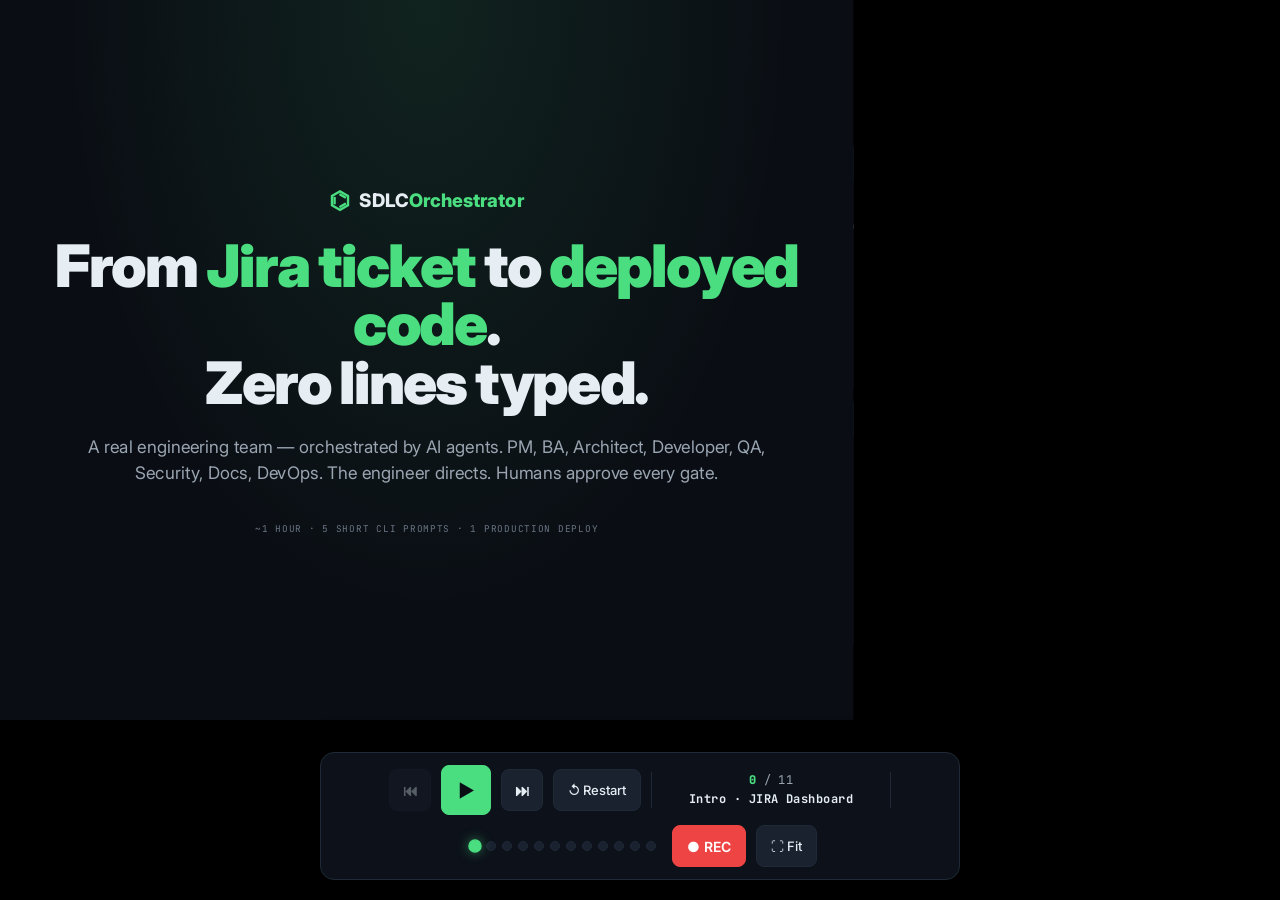
==== commit 270f9482: "Add player controls (prev/play-pause/next/dots) + JIRA dashboard label Replaced the single Play butt" ====
--- a/docs/watch/index.html
+++ b/docs/watch/index.html
@@ -49,36 +49,80 @@
   justify-content: center;
 }
 
-/* Control bar — hidden during recording */
-.controls {
+/* Player bar — bottom-center, hidden during recording */
+.player-bar {
   position: fixed;
-  top: 16px;
-  right: 16px;
+  bottom: 20px;
+  left: 50%;
+  transform: translateX(-50%);
   z-index: 1000;
   display: flex;
-  gap: 8px;
-  background: rgba(20, 26, 35, 0.95);
-  padding: 10px 14px;
-  border-radius: 10px;
+  align-items: center;
+  gap: 10px;
+  background: rgba(14, 19, 28, 0.96);
+  padding: 12px 14px;
+  border-radius: 14px;
   border: 1px solid var(--border);
-  backdrop-filter: blur(8px);
-}
-.controls.hidden { display: none; }
-.ctrl {
+  backdrop-filter: blur(12px);
+  box-shadow: 0 12px 40px rgba(0, 0, 0, 0.6);
+  max-width: calc(100vw - 32px);
+  flex-wrap: wrap;
+  justify-content: center;
+}
+.player-bar.hidden { display: none; }
+.pbtn {
   background: var(--bg-4);
   border: 1px solid var(--border);
   color: var(--text);
   font-family: var(--sans);
-  font-size: 13px;
-  font-weight: 500;
-  padding: 8px 14px;
-  border-radius: 6px;
+  font-size: 15px;
+  font-weight: 600;
+  width: 42px;
+  height: 42px;
+  border-radius: 8px;
   cursor: pointer;
-}
-.ctrl:hover { border-color: var(--accent); }
-.ctrl.primary { background: var(--accent); color: var(--bg); border-color: var(--accent); font-weight: 700; }
-.ctrl.rec { background: var(--danger); color: white; border-color: var(--danger); font-weight: 700; }
-.ctrl.rec::before { content: '● '; }
+  display: flex;
+  align-items: center;
+  justify-content: center;
+  transition: all 0.15s;
+  padding: 0;
+}
+.pbtn:hover { border-color: var(--accent); color: var(--accent); }
+.pbtn:disabled { opacity: 0.35; cursor: not-allowed; }
+.pbtn.primary { background: var(--accent); color: var(--bg); border-color: var(--accent); width: 50px; height: 50px; font-size: 18px; }
+.pbtn.primary:hover { background: #5ee896; color: var(--bg); border-color: #5ee896; }
+.pbtn.rec { background: var(--danger); color: white; border-color: var(--danger); font-size: 14px; padding: 0 14px; width: auto; gap: 6px; }
+.pbtn.rec:hover { background: #c92a2a; color: white; border-color: #c92a2a; }
+.pbtn.wide { width: auto; padding: 0 14px; font-size: 13px; font-weight: 500; }
+.pbtn.wide:hover { color: var(--accent); }
+.player-info {
+  font-family: var(--mono);
+  font-size: 12px;
+  color: var(--text-muted);
+  padding: 0 14px;
+  border-left: 1px solid var(--border);
+  border-right: 1px solid var(--border);
+  min-width: 240px;
+  text-align: center;
+  line-height: 1.4;
+  letter-spacing: 0.04em;
+}
+.player-info .step-name { display: block; color: var(--text); font-weight: 700; font-size: 12px; margin-top: 2px; }
+.player-info .step-num { color: var(--accent); font-weight: 800; }
+.player-dots { display: flex; gap: 6px; padding: 0 6px; flex-wrap: wrap; max-width: 360px; justify-content: center; }
+.dot-scene {
+  width: 10px;
+  height: 10px;
+  border-radius: 50%;
+  background: var(--bg-4);
+  border: 1px solid var(--border);
+  cursor: pointer;
+  transition: all 0.2s;
+  flex-shrink: 0;
+}
+.dot-scene:hover { border-color: var(--text-muted); transform: scale(1.2); }
+.dot-scene.active { background: var(--accent); border-color: var(--accent); transform: scale(1.35); box-shadow: 0 0 8px rgba(74, 222, 128, 0.5); }
+.dot-scene.done { background: rgba(74, 222, 128, 0.4); border-color: rgba(74, 222, 128, 0.5); }
 
 /* Stage = 1920x1080 fixed scene area */
 .stage {
@@ -805,8 +849,35 @@
   font-weight: 900;
   color: white;
 }
+.dash-eyebrow-tag {
+  display: inline-block;
+  font-family: var(--mono);
+  font-size: 13px;
+  font-weight: 800;
+  letter-spacing: 0.22em;
+  color: var(--jira);
+  background: rgba(38, 132, 255, 0.14);
+  border: 1px solid rgba(38, 132, 255, 0.5);
+  padding: 4px 12px;
+  border-radius: 5px;
+  margin-bottom: 8px;
+}
 .dash-project-name { font-size: 24px; font-weight: 700; color: var(--text); letter-spacing: -0.01em; }
 .dash-project-meta { font-size: 13px; color: var(--text-dim); margin-top: 2px; font-family: var(--mono); letter-spacing: 0.04em; }
+.dash-screen-label {
+  position: absolute;
+  top: 90px;
+  right: 56px;
+  font-family: var(--mono);
+  font-size: 12px;
+  color: var(--accent);
+  letter-spacing: 0.08em;
+  text-transform: uppercase;
+  background: rgba(74, 222, 128, 0.08);
+  border: 1px solid rgba(74, 222, 128, 0.35);
+  padding: 6px 14px;
+  border-radius: 20px;
+}
 .dash-user {
   margin-left: auto;
   display: flex;
@@ -954,10 +1025,18 @@
 </head>
 <body>
 
-<div class="controls" id="controls">
-  <button class="ctrl primary" id="btn-play">▶ Play (no recording)</button>
-  <button class="ctrl rec" id="btn-record">Record &amp; Download .webm</button>
-  <button class="ctrl" id="btn-fit">Toggle fit (width / screen)</button>
+<div class="player-bar" id="controls">
+  <button class="pbtn" id="btn-prev" title="Previous scene">⏮</button>
+  <button class="pbtn primary" id="btn-playpause" title="Play / Pause">▶</button>
+  <button class="pbtn" id="btn-next" title="Next scene">⏭</button>
+  <button class="pbtn wide" id="btn-restart" title="Restart from start">↺ Restart</button>
+  <div class="player-info" id="player-info">
+    <span class="step-num">0</span> / 11<br/>
+    <span class="step-name" id="player-step-name">Press ▶ to start</span>
+  </div>
+  <div class="player-dots" id="scene-dots"></div>
+  <button class="pbtn rec" id="btn-record" title="Record .webm">● REC</button>
+  <button class="pbtn wide" id="btn-fit" title="Toggle fit">⛶ Fit</button>
 </div>
 
 <div class="wrap" id="wrap">
@@ -979,8 +1058,9 @@
     <div class="dash-head">
       <div class="dash-jira-logo">J</div>
       <div>
-        <div class="dash-project-name">Customer Platform</div>
-        <div class="dash-project-meta">Sprint 47 · 8 days remaining</div>
+        <div class="dash-eyebrow-tag">JIRA DASHBOARD</div>
+        <div class="dash-project-name">Customer Platform · Sprint 47</div>
+        <div class="dash-project-meta">Engineer's morning view · 8 days remaining</div>
       </div>
       <div class="dash-user">
         <span>Aarav Mehta · Senior Engineer</span>
@@ -1395,9 +1475,6 @@
 const $ = (id) => document.getElementById(id);
 const $$ = (sel, root=document) => Array.from(root.querySelectorAll(sel));
 
-let startTime = null;
-let timerInt = null;
-let recording = false;
 let mediaRecorder = null;
 let recordedChunks = [];
 
@@ -1615,27 +1692,150 @@
   $('timer').textContent = '00:00';
 }
 
-function runScene() {
-  reset();
-  startTime = performance.now();
+// ============================================================
+// PLAYER ENGINE — play / pause / prev / next / jump to scene
+// ============================================================
+const SCENES = [
+  { t: 0,     n: 'Intro · JIRA Dashboard' },
+  { t: 6,     n: 'Scene 1 · Trigger' },
+  { t: 16,    n: 'Scene 2 · Clarify' },
+  { t: 26,    n: 'Scene 3 · Resume + BA' },
+  { t: 43,    n: 'Scene 4 · Design + Build' },
+  { t: 58,    n: 'Scene 5 · QA Loop' },
+  { t: 69,    n: 'Scene 6 · Fix + Re-validate' },
+  { t: 80,    n: 'Scene 7 · Gate' },
+  { t: 96,    n: 'Scene 8 · On-demand Review' },
+  { t: 106,   n: 'Scene 9 · Resolve' },
+  { t: 119,   n: 'Scene 10 · Deploy' },
+  { t: 138.5, n: 'End · Summary' }
+];
+
+let elapsed = 0;
+let appliedIdx = 0;
+let isPlaying = false;
+let rafLast = 0;
+let rafId = null;
+
+function applyOne(step, acts, fast) {
+  try {
+    if (fast && step.fn === 'cliType') {
+      // skip typing animation when fast-forwarding — render command instantly
+      acts.cliAdd({ html: `<div class="cli-line cli-cmd show">${step.args.cmd.replace(/</g, '&lt;')}</div>` });
+    } else {
+      acts[step.fn](step.args);
+    }
+  } catch (e) { console.error(step, e); }
+}
+
+function applyForward(targetT, fast) {
   const acts = ACTIONS();
+  while (appliedIdx < SCRIPT.length && SCRIPT[appliedIdx].t <= targetT) {
+    applyOne(SCRIPT[appliedIdx], acts, fast);
+    appliedIdx++;
+  }
+}
+
+function currentSceneIdx() {
   let idx = 0;
-  function tick() {
-    const elapsed = (performance.now() - startTime) / 1000;
-    $('timer').textContent = fmtTime(elapsed);
-    while (idx < SCRIPT.length && SCRIPT[idx].t <= elapsed) {
-      const step = SCRIPT[idx];
-      try { acts[step.fn](step.args); } catch (e) { console.error(step, e); }
-      idx++;
-    }
-    if (idx < SCRIPT.length) {
-      requestAnimationFrame(tick);
+  for (let i = 0; i < SCENES.length; i++) {
+    if (SCENES[i].t <= elapsed + 0.4) idx = i;
+    else break;
+  }
+  return idx;
+}
+
+function updatePlayerUI() {
+  const idx = currentSceneIdx();
+  const name = SCENES[idx].n;
+  $('player-info').innerHTML = `<span class="step-num">${idx}</span> / ${SCENES.length - 1}<br/><span class="step-name">${name}</span>`;
+  $$('.dot-scene').forEach((d, i) => {
+    d.classList.toggle('active', i === idx);
+    d.classList.toggle('done', i < idx);
+  });
+  $('btn-prev').disabled = idx <= 0;
+  $('btn-next').disabled = idx >= SCENES.length - 1;
+  $('step-n').textContent = Math.max(1, idx);
+  $('timer').textContent = fmtTime(elapsed);
+}
+
+function tick() {
+  rafId = requestAnimationFrame(tick);
+  const now = performance.now();
+  if (isPlaying) {
+    elapsed += (now - rafLast) / 1000;
+    applyForward(elapsed, false);
+    updatePlayerUI();
+    if (appliedIdx >= SCRIPT.length) {
+      pause();
     }
   }
-  requestAnimationFrame(tick);
+  rafLast = now;
+}
+
+function play() {
+  if (isPlaying) return;
+  if (appliedIdx >= SCRIPT.length) {
+    // Auto-restart if at end
+    restart();
+  }
+  isPlaying = true;
+  rafLast = performance.now();
+  $('btn-playpause').textContent = '⏸';
+  if (!rafId) tick();
+}
+
+function pause() {
+  isPlaying = false;
+  $('btn-playpause').textContent = '▶';
+}
+
+function togglePlay() {
+  if (isPlaying) pause();
+  else play();
+}
+
+function restart() {
+  pause();
+  reset();
+  appliedIdx = 0;
+  elapsed = 0;
+  updatePlayerUI();
+}
+
+function jumpToScene(idx) {
+  if (idx < 0 || idx >= SCENES.length) return;
+  const wasPlaying = isPlaying;
+  pause();
+  const target = SCENES[idx].t;
+  if (target < elapsed) {
+    // Jumping backward: full reset then replay
+    reset();
+    appliedIdx = 0;
+    elapsed = 0;
+  }
+  applyForward(target, true);
+  elapsed = target;
+  updatePlayerUI();
+  if (wasPlaying) play();
+}
+
+function nextScene() { jumpToScene(currentSceneIdx() + 1); }
+function prevScene() { jumpToScene(currentSceneIdx() - 1); }
+
+function buildDots() {
+  const wrap = $('scene-dots');
+  wrap.innerHTML = '';
+  SCENES.forEach((s, i) => {
+    const d = document.createElement('div');
+    d.className = 'dot-scene';
+    d.title = s.n;
+    d.addEventListener('click', () => jumpToScene(i));
+    wrap.appendChild(d);
+  });
 }
 
 function stopAll() {
+  pause();
   if (mediaRecorder && mediaRecorder.state === 'recording') {
     mediaRecorder.stop();
   }
@@ -1673,11 +1873,20 @@
 // ============================================================
 // CONTROLS
 // ============================================================
-$('btn-play').addEventListener('click', () => {
-  runScene();
+$('btn-playpause').addEventListener('click', togglePlay);
+$('btn-prev').addEventListener('click', prevScene);
+$('btn-next').addEventListener('click', nextScene);
+$('btn-restart').addEventListener('click', () => { restart(); });
+$('btn-fit').addEventListener('click', fitStage);
+
+// Keyboard shortcuts: space = play/pause, ←/→ = prev/next, r = restart
+window.addEventListener('keydown', (e) => {
+  if (e.target.tagName === 'INPUT' || e.target.tagName === 'TEXTAREA') return;
+  if (e.code === 'Space') { e.preventDefault(); togglePlay(); }
+  else if (e.code === 'ArrowRight') { e.preventDefault(); nextScene(); }
+  else if (e.code === 'ArrowLeft') { e.preventDefault(); prevScene(); }
+  else if (e.code === 'KeyR') { e.preventDefault(); restart(); }
 });
-
-$('btn-fit').addEventListener('click', fitStage);
 
 $('btn-record').addEventListener('click', async () => {
   try {
@@ -1702,13 +1911,16 @@
     };
     $('controls').classList.add('hidden');
     mediaRecorder.start();
-    runScene();
+    restart();
+    play();
   } catch (err) {
     alert('Recording cancelled or not supported: ' + err.message);
   }
 });
 
 // Init
+buildDots();
+updatePlayerUI();
 applyFit();
 </script>
 
